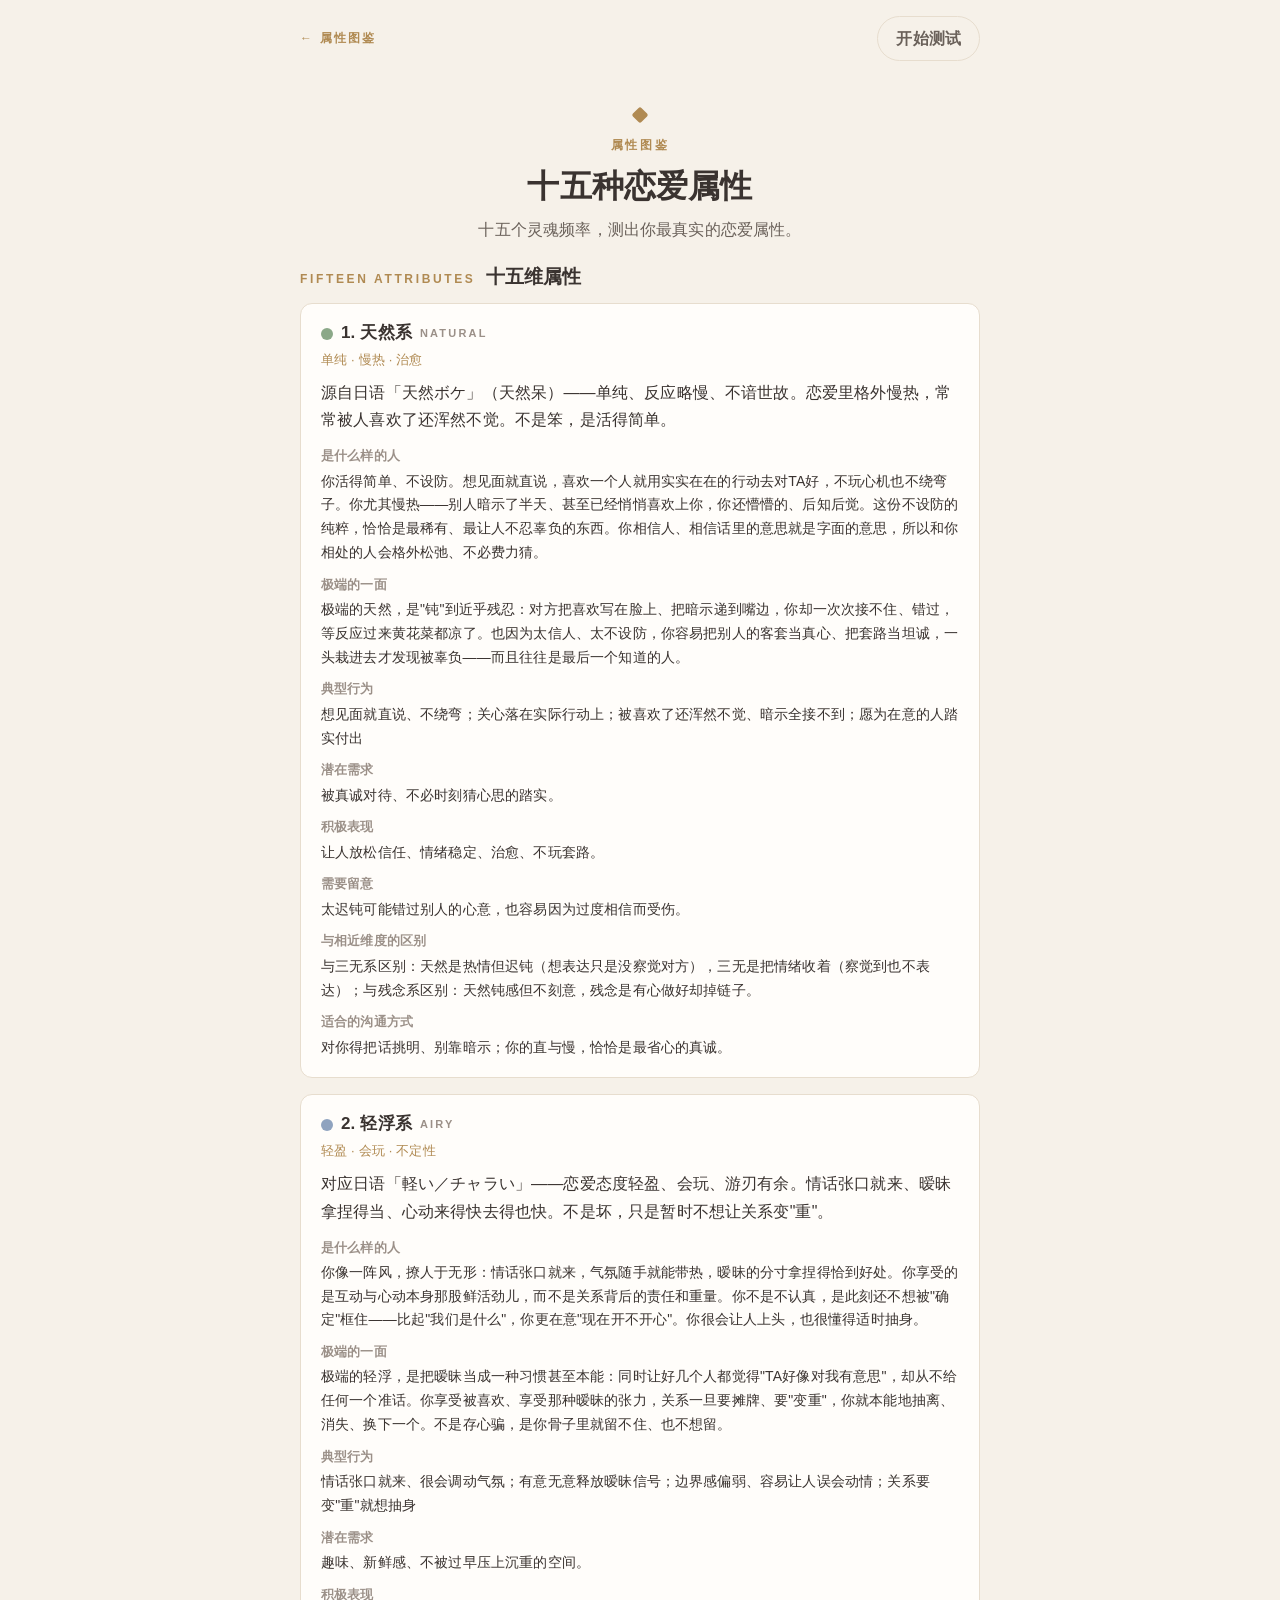
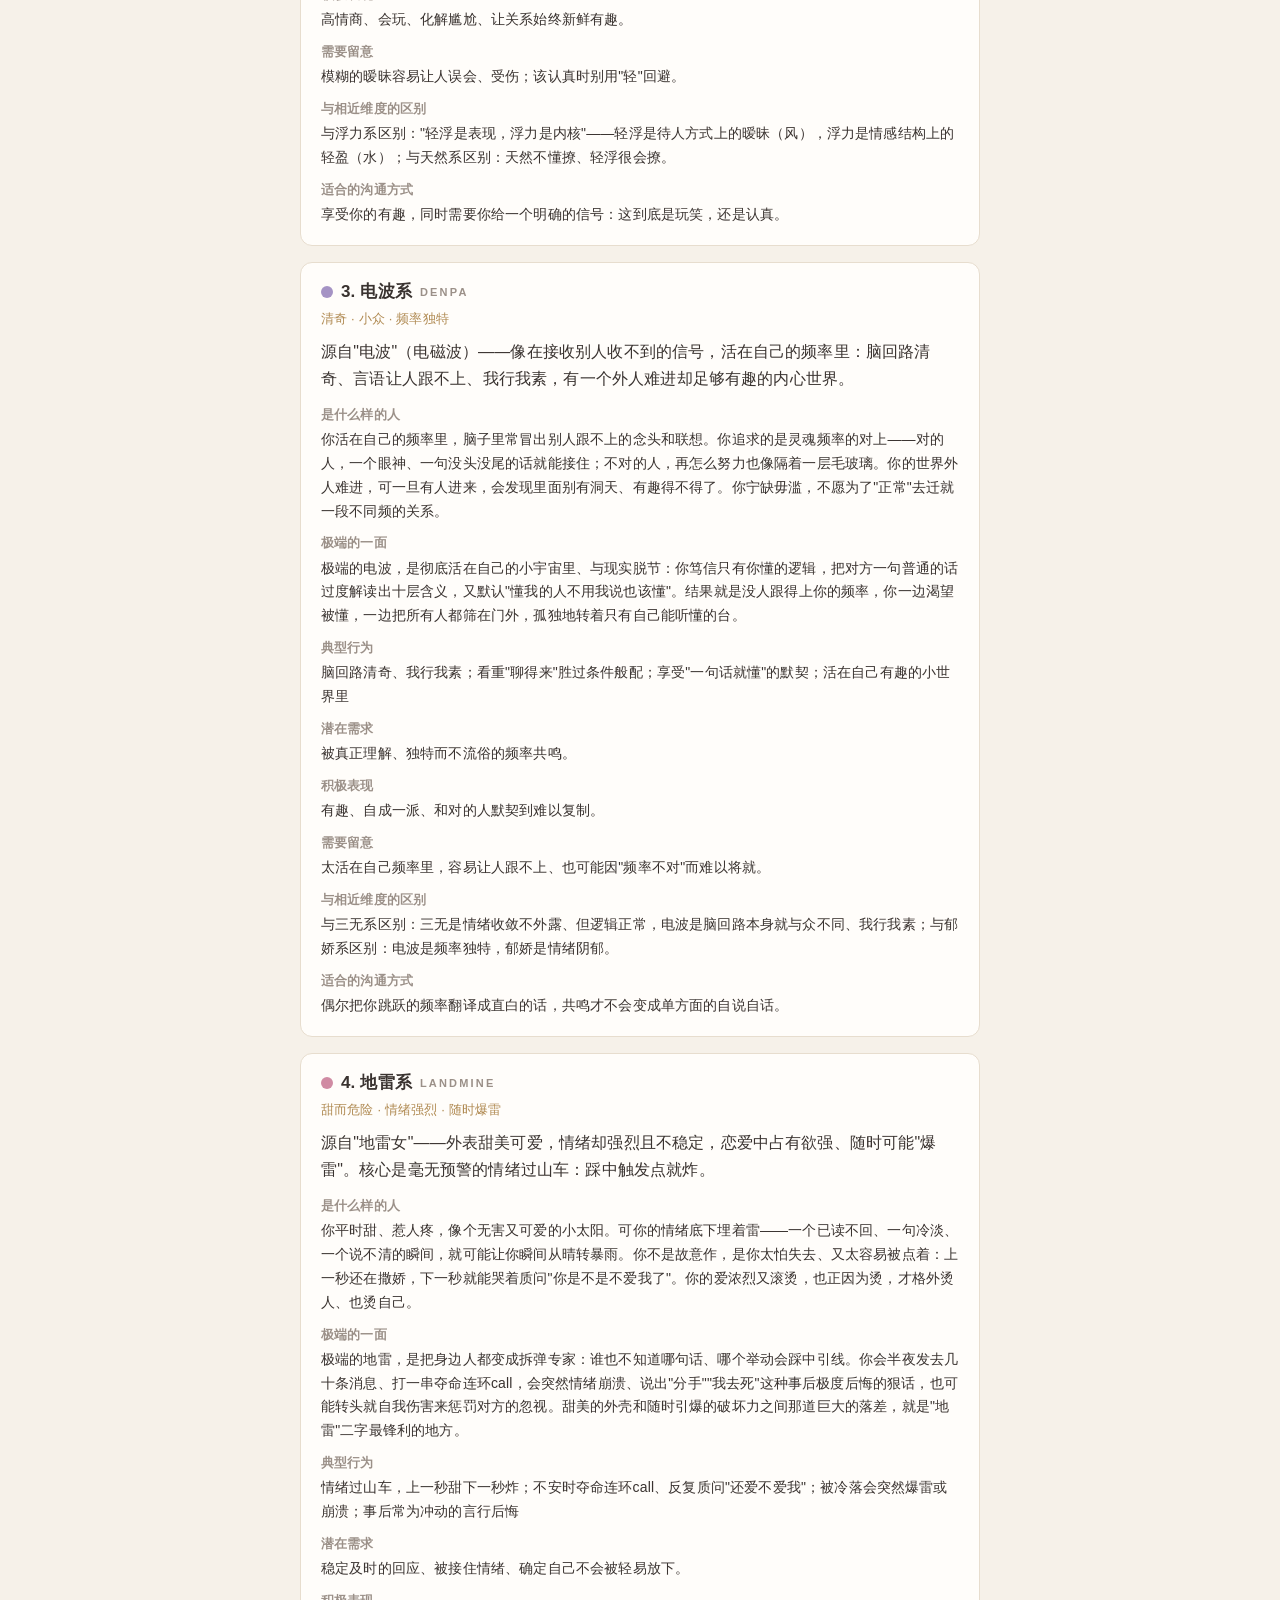
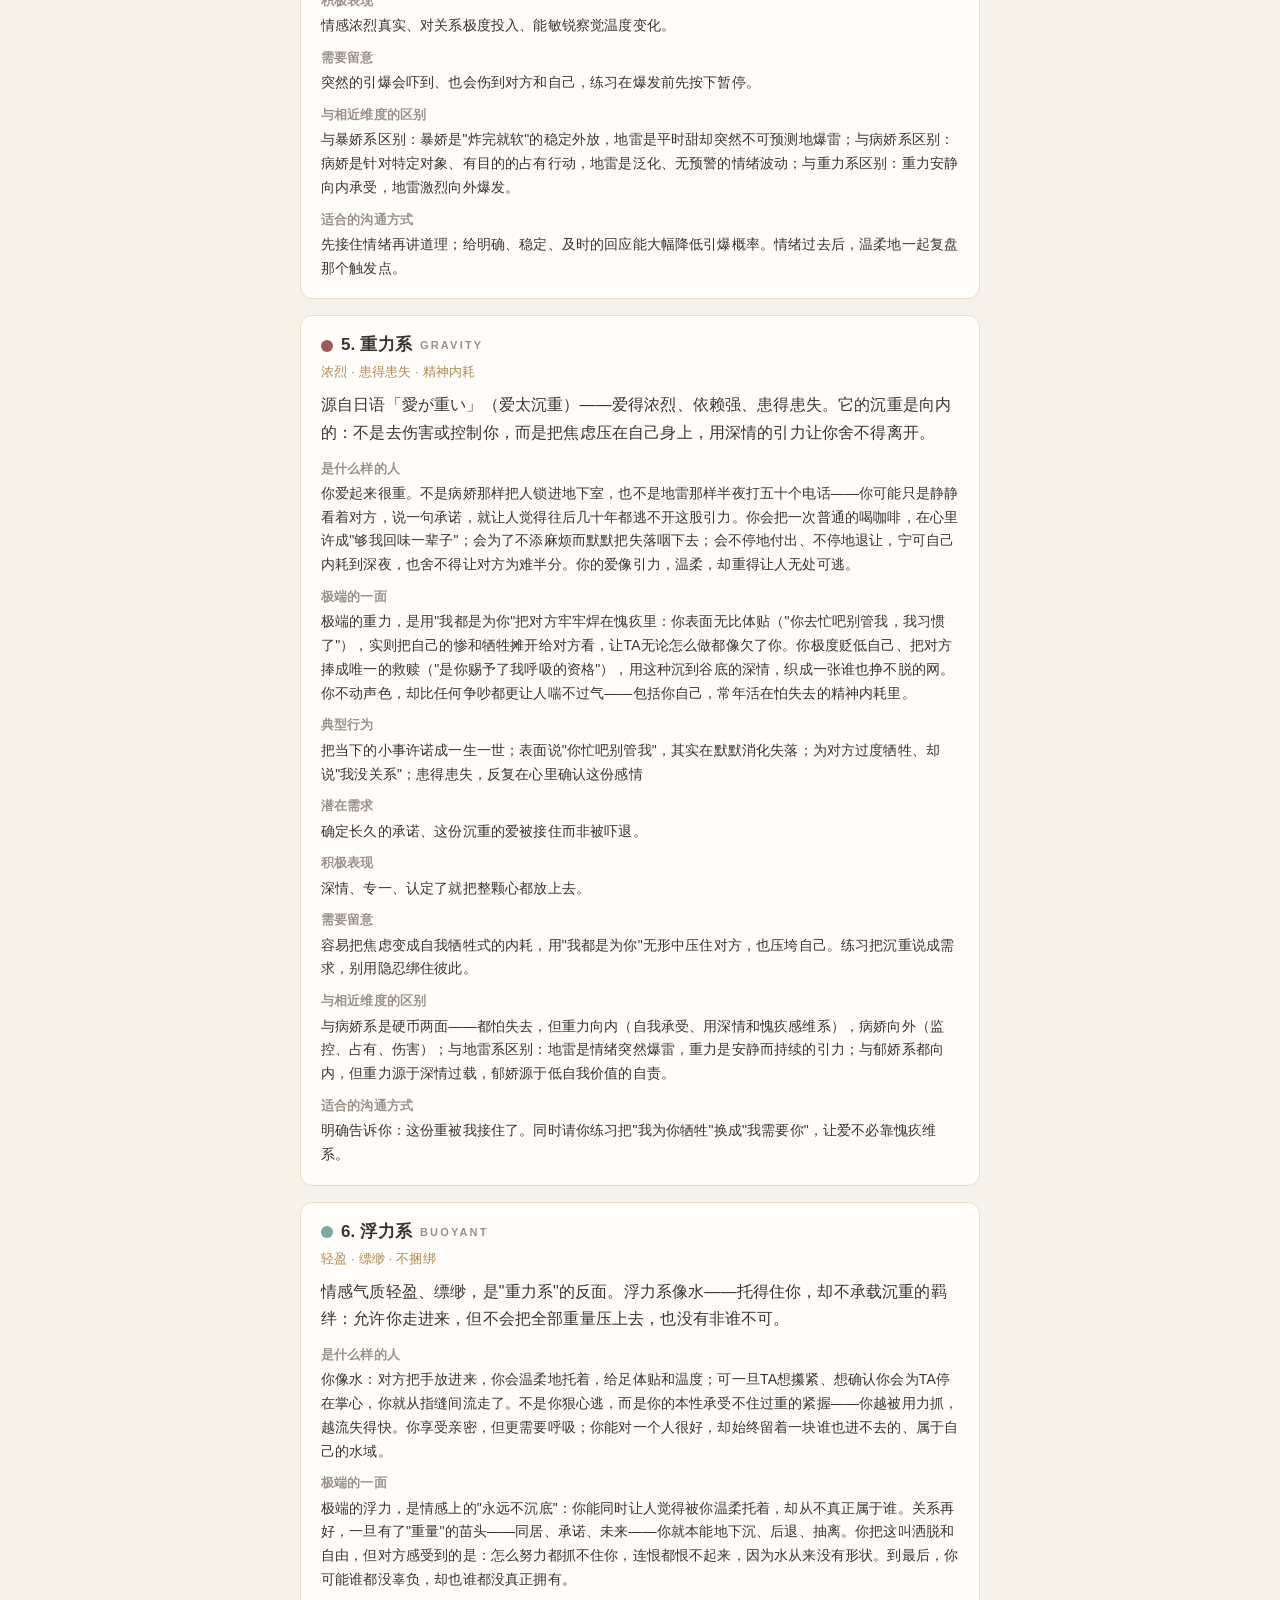
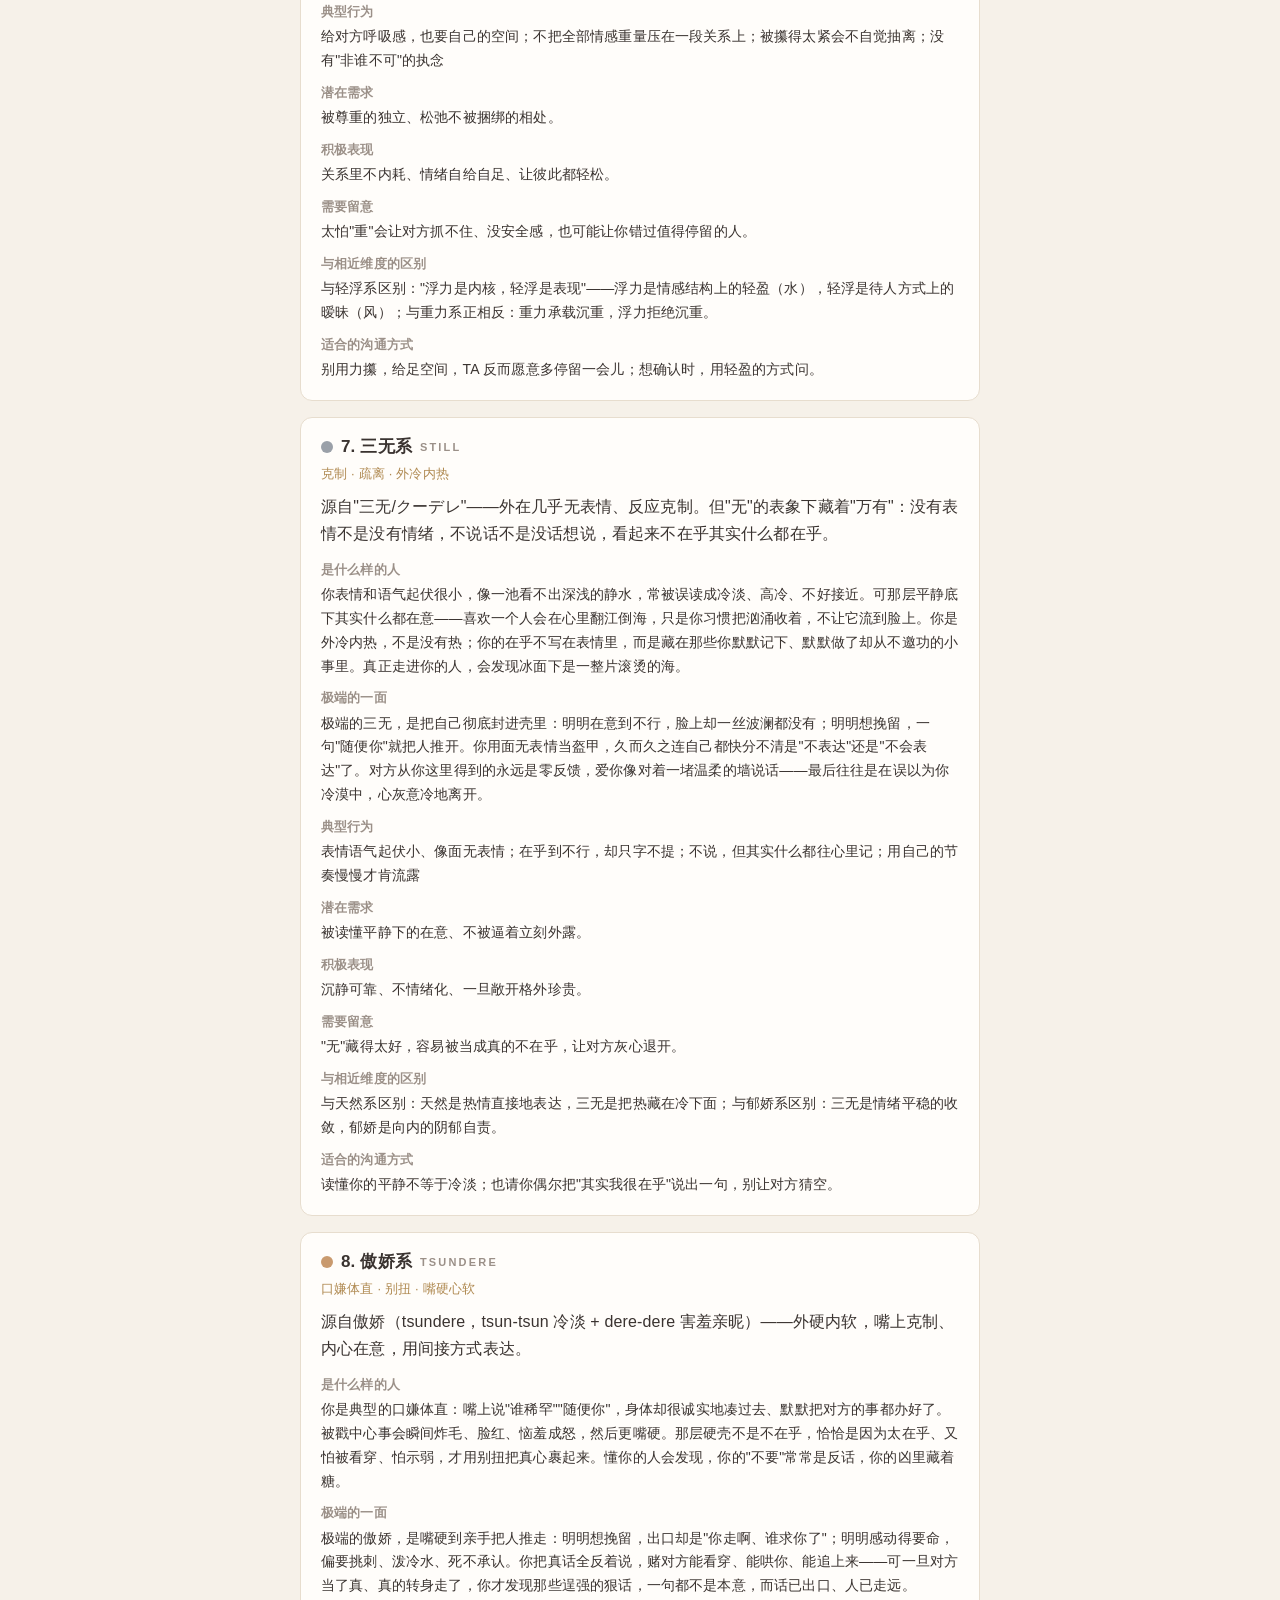
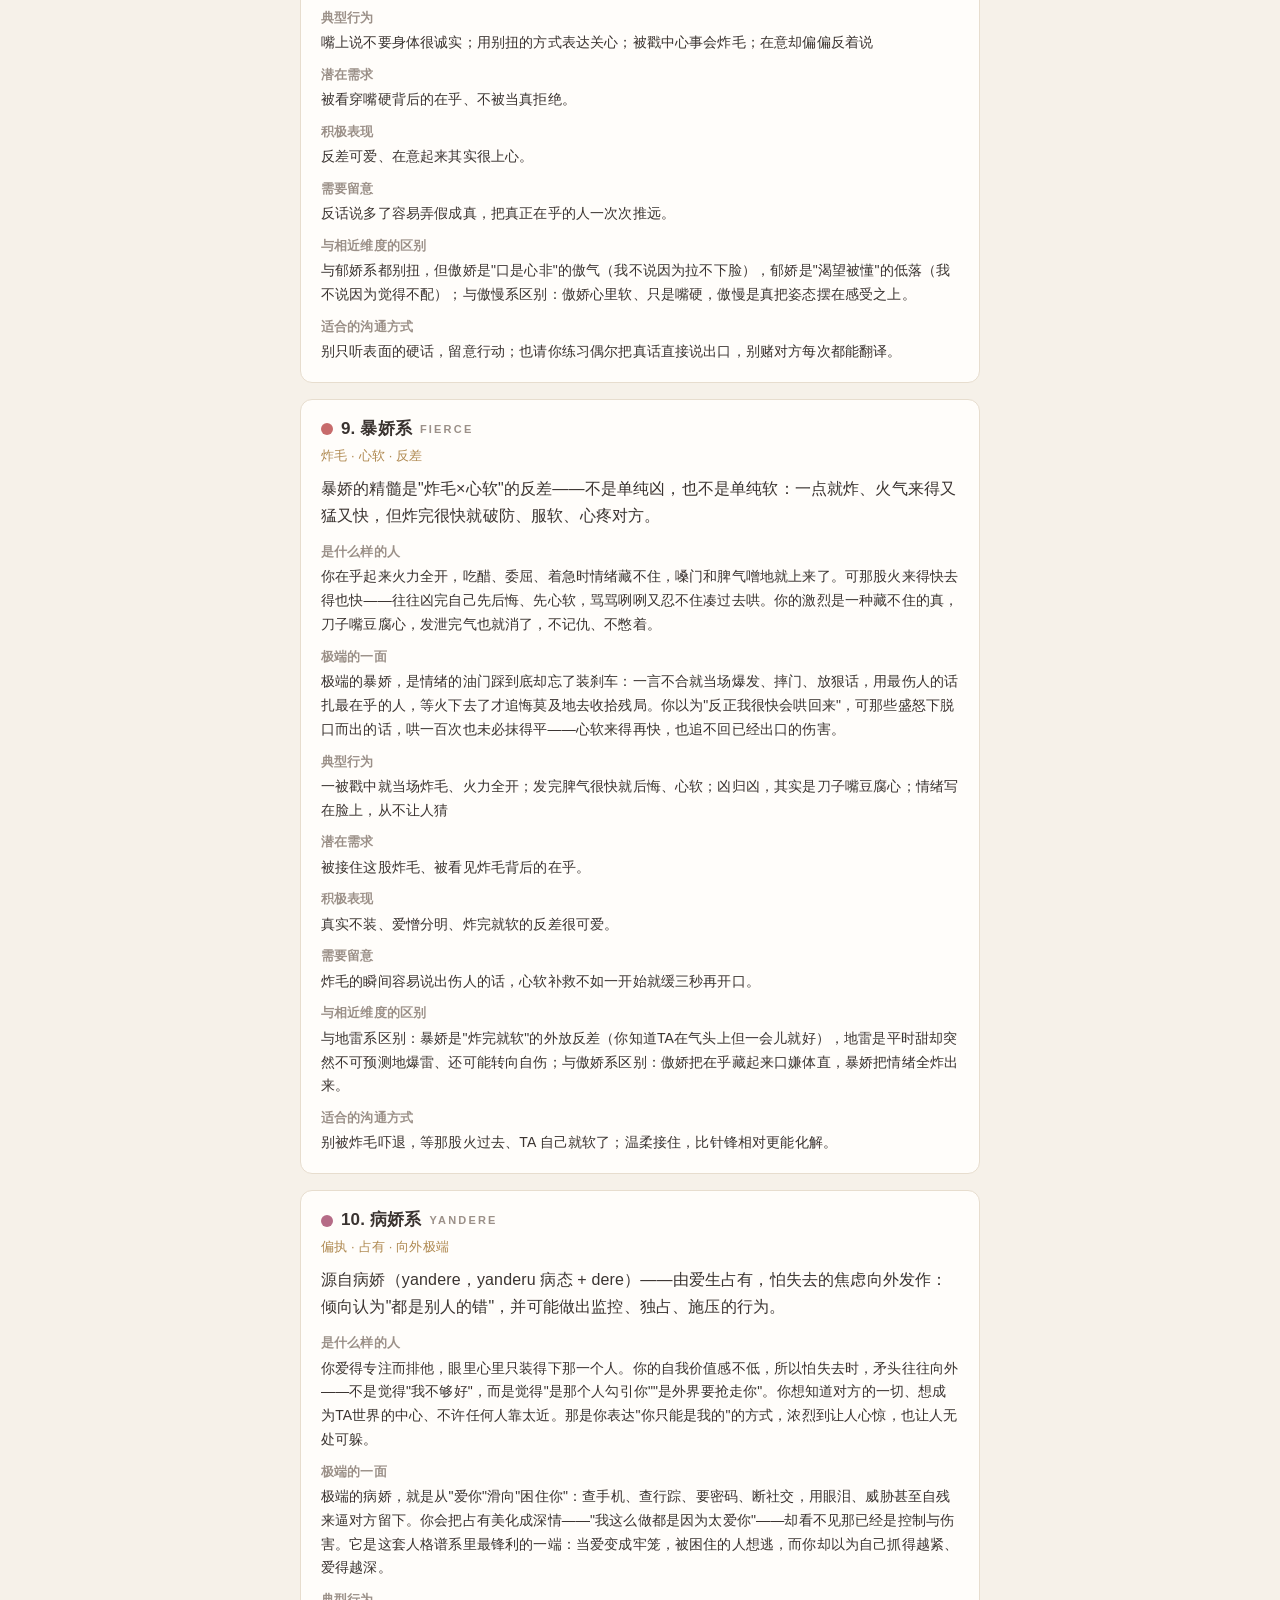
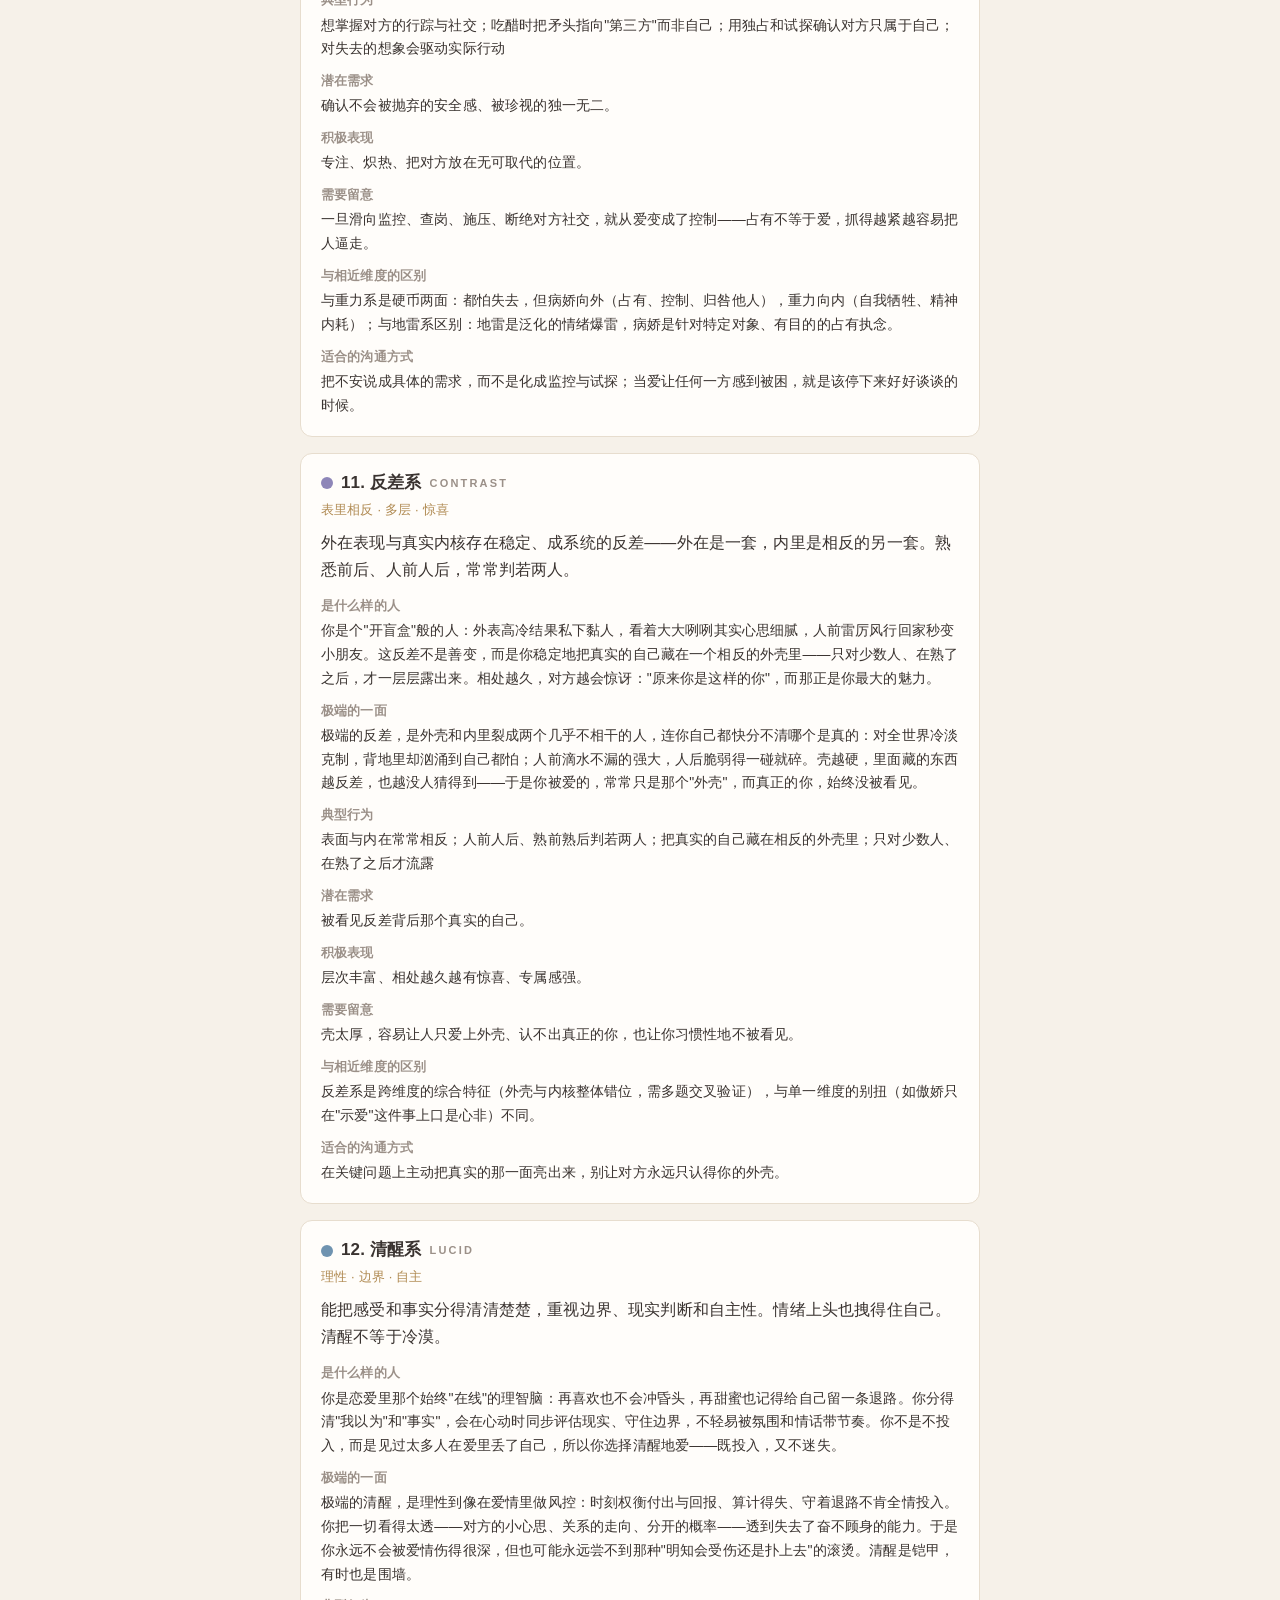
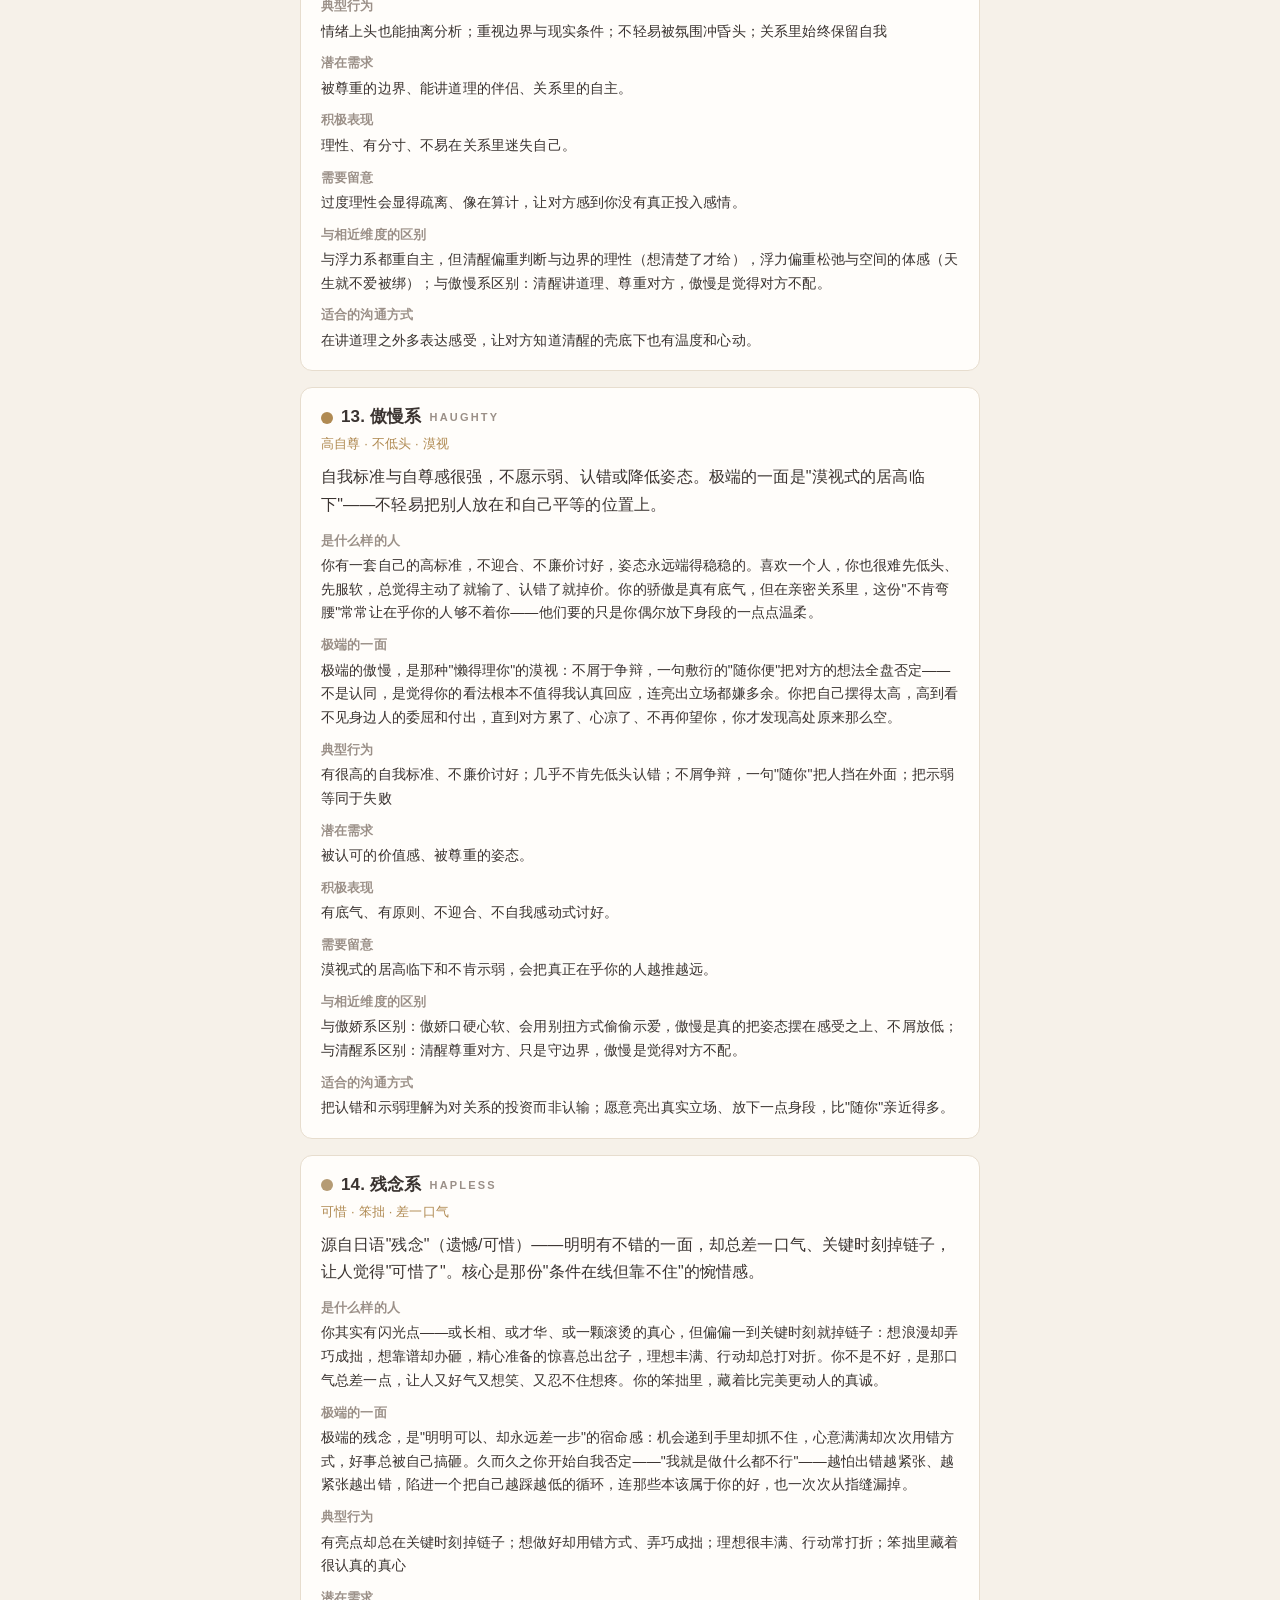
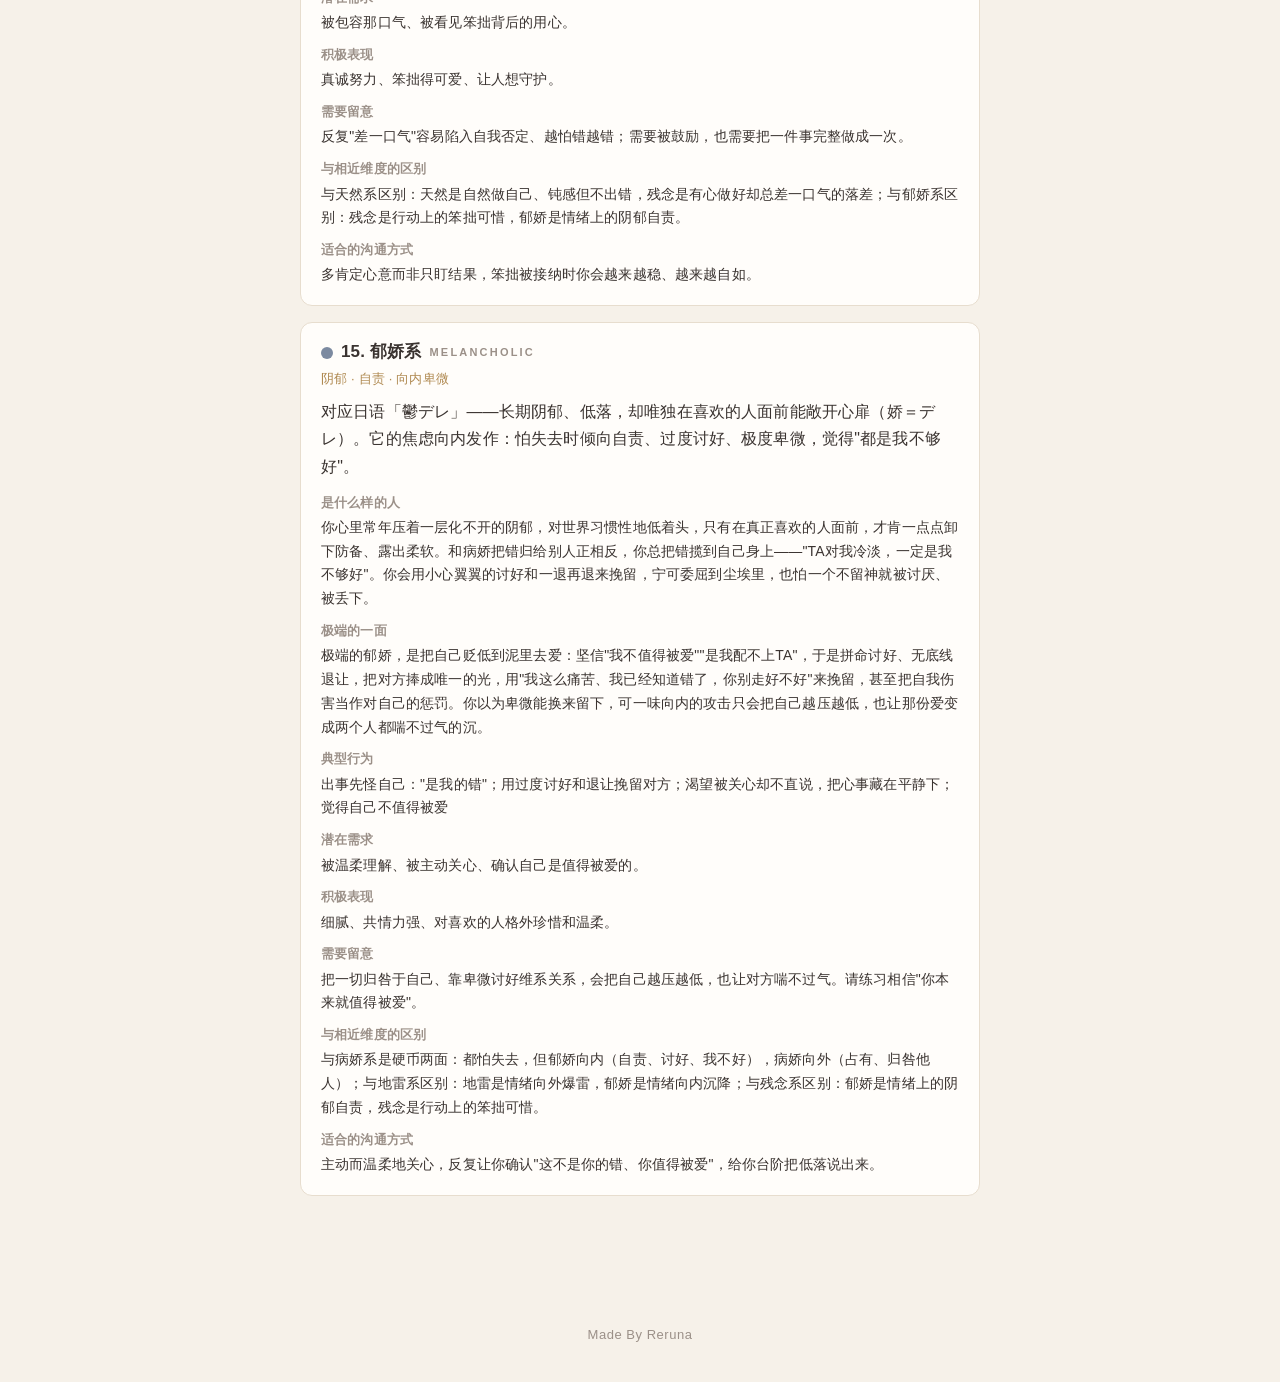
==== codex.html @ 7da3067d "初始开源：十五维恋爱属性测试（CC BY-NC 4.0）" ====
<!DOCTYPE html>
<html lang="zh-CN">
<head>
  <meta charset="UTF-8" />
  <meta name="viewport" content="width=device-width, initial-scale=1.0" />
  <title>属性图鉴 · 十五维恋爱测试</title>
  <link rel="stylesheet" href="css/base.css" />
  <link rel="stylesheet" href="css/components.css" />
  <link rel="stylesheet" href="css/pages.css" />
</head>
<body>
  <div class="topbar">
    <a class="brand-mark" href="index.html">← 属性图鉴</a>
    <a class="btn btn-ghost" href="test.html" style="padding:8px 18px">开始测试</a>
  </div>

  <main class="wrap">
    <div class="result-head" style="margin-bottom:20px">
      <div class="diamond"></div>
      <p class="eyebrow" style="margin-top:14px">属性图鉴</p>
      <h1 style="font-size:32px;margin:8px 0">十五种恋爱属性</h1>
      <p class="muted">十五个灵魂频率，测出你最真实的恋爱属性。</p>
    </div>

    <section class="codex-section">
      <div class="card-title"><span class="eyebrow">FIFTEEN ATTRIBUTES</span><h2>十五维属性</h2></div>
      <div class="codex-grid" id="dims-grid"></div>
    </section>
  </main>
  <footer class="site-footer"><a href="author.html">Made By Reruna</a></footer>

  <script type="module" src="js/pages/codex.js"></script>
</body>
</html>
---- css/base.css ----
/* base.css —— 设计令牌、重置、排版基础 */

:root {
  /* 背景与中性色 */
  --bg: #f6f1e9;            /* 暖象牙白 */
  --bg-soft: #efe8dc;
  --card: #fffdfa;          /* 卡片白 */
  --border: #e7ddce;        /* 浅灰暖边框 */
  --shadow: 0 6px 24px rgba(120, 100, 70, 0.08);
  --shadow-sm: 0 2px 10px rgba(120, 100, 70, 0.06);

  /* 文字 */
  --ink: #3a3330;           /* 主文字，暖深褐 */
  --ink-soft: #6a615a;      /* 次要文字 */
  --ink-faint: #9b9088;     /* 弱化文字 */

  /* 金棕装饰 */
  --gold: #b08a52;
  --gold-soft: #c9a979;

  /* 五大类型配色（低饱和） */
  --t-natural: #8ba888;     /* 天然系 灰绿 */
  --t-qingfu:  #8fa3bf;     /* 轻浮系 灰蓝 */
  --t-dianbo:  #a593c4;     /* 电波系 淡紫 */
  --t-dilei:   #d08ba3;     /* 地雷系 玫瑰粉 */
  --t-zhongli: #9e5a5a;     /* 重力系 暗红 */

  /* 尺寸 */
  --radius: 18px;
  --radius-sm: 12px;
  --maxw: 720px;
  --gap: 20px;

  color-scheme: light;
}

* { box-sizing: border-box; }

html { -webkit-text-size-adjust: 100%; }

body {
  margin: 0;
  background: var(--bg);
  color: var(--ink);
  font-family: -apple-system, BlinkMacSystemFont, 'Segoe UI', 'PingFang SC',
    'Hiragino Sans GB', 'Microsoft YaHei', 'Noto Sans SC', sans-serif;
  font-size: 16px;
  line-height: 1.7;
  letter-spacing: 0.01em;
  -webkit-font-smoothing: antialiased;
}

h1, h2, h3, h4 { margin: 0; font-weight: 600; line-height: 1.35; }

p { margin: 0 0 0.8em; }

a { color: var(--gold); text-decoration: none; }

img { max-width: 100%; }

/* 英文小标题（section eyebrow） */
.eyebrow {
  font-size: 12px;
  letter-spacing: 0.22em;
  text-transform: uppercase;
  color: var(--gold);
  font-weight: 600;
}

/* 页面容器 */
.wrap {
  max-width: var(--maxw);
  margin: 0 auto;
  padding: 32px 20px 64px;
}

/* 金棕菱形装饰 */
.diamond {
  width: 12px;
  height: 12px;
  background: var(--gold);
  transform: rotate(45deg);
  margin: 0 auto;
  border-radius: 2px;
}

/* 细分隔线 */
.hr {
  height: 1px;
  background: var(--border);
  border: 0;
  margin: 20px 0;
}

/* 工具 class */
.center { text-align: center; }
.muted { color: var(--ink-soft); }
.faint { color: var(--ink-faint); font-size: 14px; }
.hidden { display: none !important; }

/* 无障碍：仅屏幕阅读器 */
.sr-only {
  position: absolute; width: 1px; height: 1px; padding: 0; margin: -1px;
  overflow: hidden; clip: rect(0,0,0,0); white-space: nowrap; border: 0;
}
---- css/components.css ----
/* components.css —— 可复用组件：卡片、按钮、标签、进度条、五维条 */

/* 卡片 */
.card {
  background: var(--card);
  border: 1px solid var(--border);
  border-radius: var(--radius);
  box-shadow: var(--shadow-sm);
  padding: 24px;
  margin-bottom: var(--gap);
}

.card-title {
  display: flex;
  align-items: baseline;
  gap: 10px;
  margin-bottom: 14px;
}
.card-title h2 { font-size: 19px; }

/* 按钮 */
.btn {
  display: inline-flex;
  align-items: center;
  justify-content: center;
  gap: 8px;
  font: inherit;
  font-weight: 600;
  cursor: pointer;
  border: 1px solid transparent;
  border-radius: 999px;
  padding: 13px 28px;
  transition: transform .12s ease, box-shadow .12s ease, background .12s ease;
  user-select: none;
}
.btn:active { transform: translateY(1px); }

.btn-primary {
  background: var(--gold);
  color: #fff;
  box-shadow: 0 4px 14px rgba(176, 138, 82, 0.3);
}
.btn-primary:hover { background: var(--gold-soft); }
.btn-primary:disabled { background: #d9cdb8; box-shadow: none; cursor: not-allowed; }

.btn-ghost {
  background: transparent;
  color: var(--ink-soft);
  border-color: var(--border);
}
.btn-ghost:hover { background: var(--bg-soft); }
.btn-ghost:disabled { opacity: .45; cursor: not-allowed; }

/* 类型标签（圆角 pill） */
.type-tag {
  display: inline-flex;
  align-items: center;
  padding: 7px 16px;
  border-radius: 999px;
  font-size: 14px;
  font-weight: 600;
  border: 1px solid var(--border);
  background: var(--card);
  color: var(--ink-soft);
}

/* 五维倾向横条 */
.bar-row {
  display: grid;
  grid-template-columns: 72px 1fr 46px;
  align-items: center;
  gap: 12px;
  margin: 12px 0;
}
.bar-row .bar-label { font-size: 14px; font-weight: 600; }
.bar-track {
  height: 10px;
  background: var(--bg-soft);
  border-radius: 999px;
  overflow: hidden;
}
.bar-fill {
  height: 100%;
  border-radius: 999px;
  transition: width .6s cubic-bezier(.2,.7,.3,1);
}
.bar-row .bar-val { font-size: 13px; color: var(--ink-soft); text-align: right; }

/* 属性小卡 */
.attr-card {
  border: 1px solid var(--border);
  border-radius: var(--radius-sm);
  padding: 16px 18px;
  margin-bottom: 14px;
  background: var(--bg-soft);
}
.attr-card h3 { font-size: 16px; margin-bottom: 4px; }
.attr-card .attr-score { font-size: 13px; color: var(--gold); font-weight: 600; }
.attr-card dl { margin: 10px 0 0; }
.attr-card dt { font-size: 12.5px; color: var(--ink-faint); font-weight: 600; margin-top: 8px; }
.attr-card dd { margin: 2px 0 0; font-size: 14px; }

/* 列表块 */
.list-tight { margin: 6px 0 0; padding-left: 20px; }
.list-tight li { margin: 4px 0; }

/* 免责声明条 */
.disclaimer {
  font-size: 12.5px;
  color: var(--ink-faint);
  background: var(--bg-soft);
  border: 1px dashed var(--border);
  border-radius: var(--radius-sm);
  padding: 12px 16px;
  margin-top: 8px;
}

/* 徽标/标识 */
.brand-mark { font-size: 12px; letter-spacing: .18em; color: var(--gold); font-weight: 600; }
---- css/pages.css ----
/* pages.css —— 各页面专属布局 + 响应式 */

/* ========== 首页 ========== */
.home {
  min-height: 100vh;
  display: flex;
  flex-direction: column;
  justify-content: center;
  align-items: center;
  text-align: center;
  padding: 48px 20px;
}
.home .hero { max-width: 560px; }
.home h1 {
  font-size: 40px;
  margin: 18px 0 10px;
  letter-spacing: 0.02em;
}
.home .subtitle {
  font-size: 17px;
  color: var(--ink-soft);
  letter-spacing: 0.18em;
  margin-bottom: 18px;
}
.home .intro {
  font-size: 16px;
  color: var(--ink-soft);
  margin-bottom: 30px;
}
.home .type-tags {
  display: flex;
  flex-wrap: wrap;
  gap: 10px;
  justify-content: center;
  margin-bottom: 36px;
}
.home .cta-row { display: flex; gap: 12px; justify-content: center; flex-wrap: wrap; }
.home .footnote { margin-top: 28px; font-size: 13px; color: var(--ink-faint); }

/* ========== 答题页 ========== */
.test-header {
  position: sticky;
  top: 0;
  background: var(--bg);
  padding: 14px 20px 10px;
  border-bottom: 1px solid var(--border);
  z-index: 10;
}
.test-header .meta-row {
  max-width: var(--maxw);
  margin: 0 auto;
  display: flex;
  justify-content: space-between;
  align-items: center;
  font-size: 13px;
  color: var(--ink-soft);
}
.progress-track {
  max-width: var(--maxw);
  margin: 8px auto 0;
  height: 6px;
  background: var(--bg-soft);
  border-radius: 999px;
  overflow: hidden;
}
.progress-fill {
  height: 100%;
  background: var(--gold);
  border-radius: 999px;
  transition: width .3s ease;
}
.save-state { font-size: 12px; color: var(--ink-faint); }

.question-block { margin-top: 10px; }
.module-label { font-size: 12.5px; color: var(--gold); font-weight: 600; letter-spacing: .08em; }
.question-text {
  font-size: 20px;
  line-height: 1.5;
  margin: 10px 0 22px;
  font-weight: 600;
}
.question-hint { font-size: 13px; color: var(--ink-faint); margin-bottom: 18px; }

/* 选项 */
.options { display: flex; flex-direction: column; gap: 12px; }
.option {
  display: flex;
  align-items: flex-start;
  gap: 12px;
  padding: 15px 18px;
  border: 1px solid var(--border);
  border-radius: var(--radius-sm);
  background: var(--card);
  cursor: pointer;
  transition: border-color .12s, background .12s, box-shadow .12s;
  text-align: left;
  font: inherit;
  width: 100%;
}
.option:hover { border-color: var(--gold-soft); background: var(--bg-soft); }
.option.selected {
  border-color: var(--gold);
  background: #fdf6ea;
  box-shadow: inset 0 0 0 1px var(--gold);
}
.option .opt-key {
  flex: 0 0 auto;
  width: 24px; height: 24px;
  border-radius: 50%;
  border: 1px solid var(--border);
  display: flex; align-items: center; justify-content: center;
  font-size: 12px; font-weight: 700; color: var(--ink-soft);
}
.option.selected .opt-key { background: var(--gold); color: #fff; border-color: var(--gold); }
.option .opt-text { flex: 1; font-size: 15.5px; line-height: 1.5; }

.nav-row {
  display: flex;
  justify-content: space-between;
  gap: 12px;
  margin-top: 28px;
}

/* ========== 结果页 ========== */
.result-head { text-align: center; margin-bottom: 28px; }

/* 主类型卡片 */
.main-type-card {
  text-align: center;
  padding: 34px 24px;
  position: relative;
}
.main-type-card .your-type { font-size: 12px; letter-spacing: .28em; color: var(--gold); }
.main-type-card .type-badge {
  display: inline-block;
  margin: 14px auto 6px;
  padding: 5px 16px;
  border-radius: 999px;
  font-size: 13px;
  font-weight: 600;
  color: #fff;
}
.main-type-card .type-name-cn { font-size: 38px; margin: 6px 0 2px; }
.main-type-card .type-name-en { font-size: 13px; letter-spacing: .3em; color: var(--ink-faint); }
.main-type-card .type-keywords {
  display: flex; gap: 10px; justify-content: center; margin: 16px 0;
  font-size: 13px; color: var(--ink-soft);
}
.main-type-card .type-keywords span::before { content: '· '; color: var(--gold); }
.main-type-card .type-desc { max-width: 520px; margin: 0 auto; color: var(--ink-soft); }
.main-type-card .type-score {
  display: inline-block; margin-top: 14px; font-size: 13px; color: var(--gold); font-weight: 600;
}
.main-type-card .divider-fine {
  width: 60px; height: 1px; background: var(--border); margin: 20px auto 0;
}

.subtype-note { font-size: 14px; color: var(--ink-soft); margin-top: 10px; }

/* 需求排序条 */
.need-row { display: flex; align-items: center; gap: 12px; margin: 10px 0; }
.need-row .need-name { flex: 0 0 92px; font-size: 14px; font-weight: 600; }
.need-row .need-track { flex: 1; height: 8px; background: var(--bg-soft); border-radius: 999px; overflow: hidden; }
.need-row .need-fill { height: 100%; background: var(--gold-soft); border-radius: 999px; }

/* 15 维降序排行条 */
.rank-item { margin: 14px 0; }
.rank-head { display: flex; align-items: baseline; gap: 10px; margin-bottom: 6px; }
.rank-head .rank-no {
  flex: 0 0 auto; width: 20px; height: 20px; border-radius: 50%;
  background: var(--bg-soft); color: var(--ink-soft);
  font-size: 11px; font-weight: 700; display: inline-flex; align-items: center; justify-content: center;
}
.rank-head .rank-name { flex: 1; font-size: 15px; font-weight: 600; }
.rank-head .rank-score { font-size: 13px; color: var(--ink-soft); font-weight: 600; }
.rank-desc { margin: 6px 0 0; font-size: 12.5px; color: var(--ink-faint); line-height: 1.55; }

/* 反差块 */
.contrast-item {
  padding: 14px 18px;
  border-left: 3px solid var(--gold);
  background: var(--bg-soft);
  border-radius: 0 var(--radius-sm) var(--radius-sm) 0;
  margin-bottom: 12px;
}
.contrast-item .think { color: var(--ink-soft); }
.contrast-item .actual { font-weight: 600; margin-top: 4px; }

/* 匹配块 */
.match-item { margin-bottom: 16px; }
.match-item h3 { font-size: 15px; margin-bottom: 4px; }
.match-tag { font-size: 12px; padding: 2px 10px; border-radius: 999px; background: var(--bg-soft); color: var(--ink-soft); }

/* 页脚 Made By Reruna */
.site-footer {
  text-align: center;
  padding: 28px 20px 36px;
  font-size: 13px;
  letter-spacing: .04em;
}
.site-footer a {
  color: var(--ink-faint);
  text-decoration: none;
}
.site-footer a:hover { color: var(--gold); }

/* ========== 图鉴页 ========== */
.codex-section { margin-bottom: 36px; }
.codex-grid { display: grid; gap: 16px; }
.codex-entry {
  border: 1px solid var(--border);
  border-radius: var(--radius-sm);
  padding: 18px 20px;
  background: var(--card);
}
.codex-entry h3 { font-size: 17px; display: flex; align-items: center; gap: 8px; }
.codex-entry .en { font-size: 11px; letter-spacing: .2em; color: var(--ink-faint); }
.codex-entry .kw { font-size: 13px; color: var(--gold); margin: 4px 0 8px; }
.codex-entry dl { margin: 0; }
.codex-entry dt { font-size: 12.5px; color: var(--ink-faint); font-weight: 600; margin-top: 10px; }
.codex-entry dd { margin: 2px 0 0; font-size: 14px; }
.color-dot { width: 12px; height: 12px; border-radius: 50%; display: inline-block; }

.topbar {
  display: flex; justify-content: space-between; align-items: center;
  max-width: var(--maxw); margin: 0 auto; padding: 16px 20px;
}

/* ========== 响应式 ========== */
@media (max-width: 480px) {
  .home h1 { font-size: 32px; }
  .main-type-card .type-name-cn { font-size: 30px; }
  .question-text { font-size: 18px; }
  .wrap { padding: 24px 16px 56px; }
  .bar-row { grid-template-columns: 60px 1fr 40px; gap: 8px; }
  .need-row .need-name { flex-basis: 76px; font-size: 13px; }
}
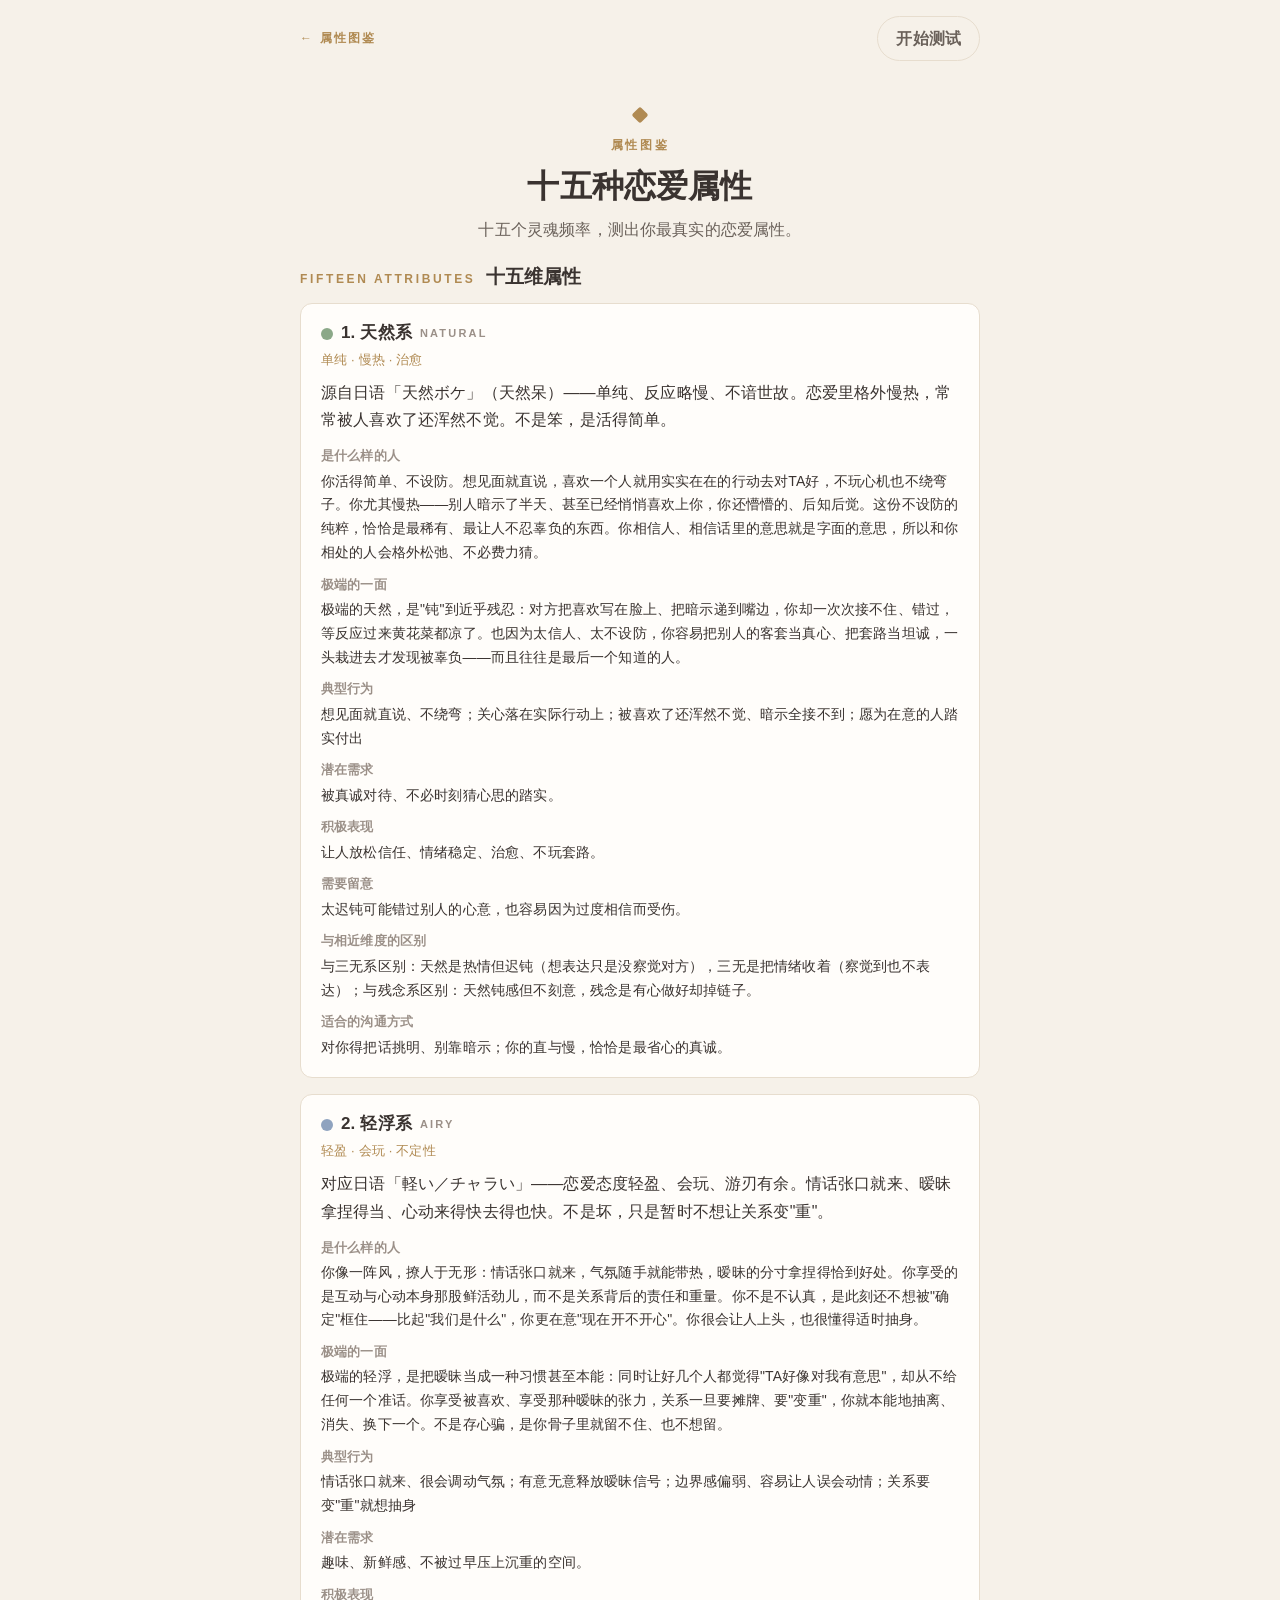
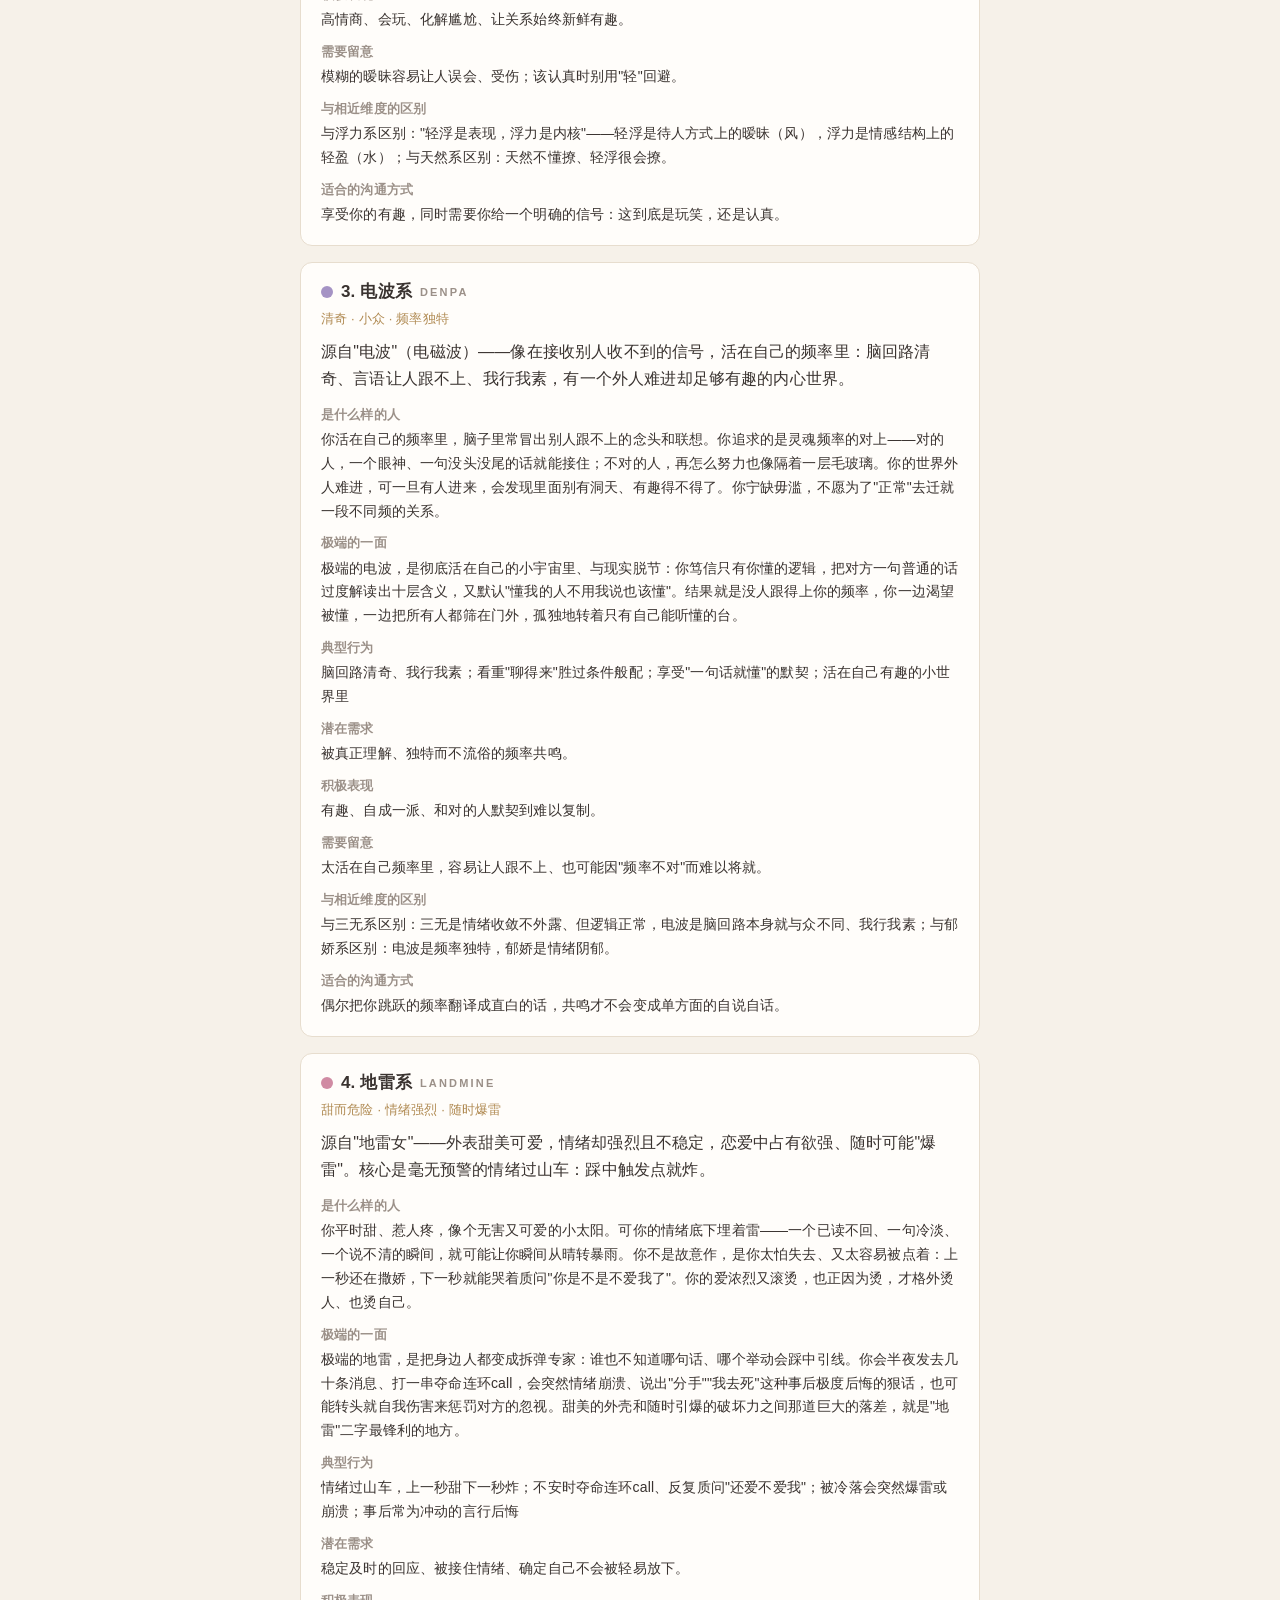
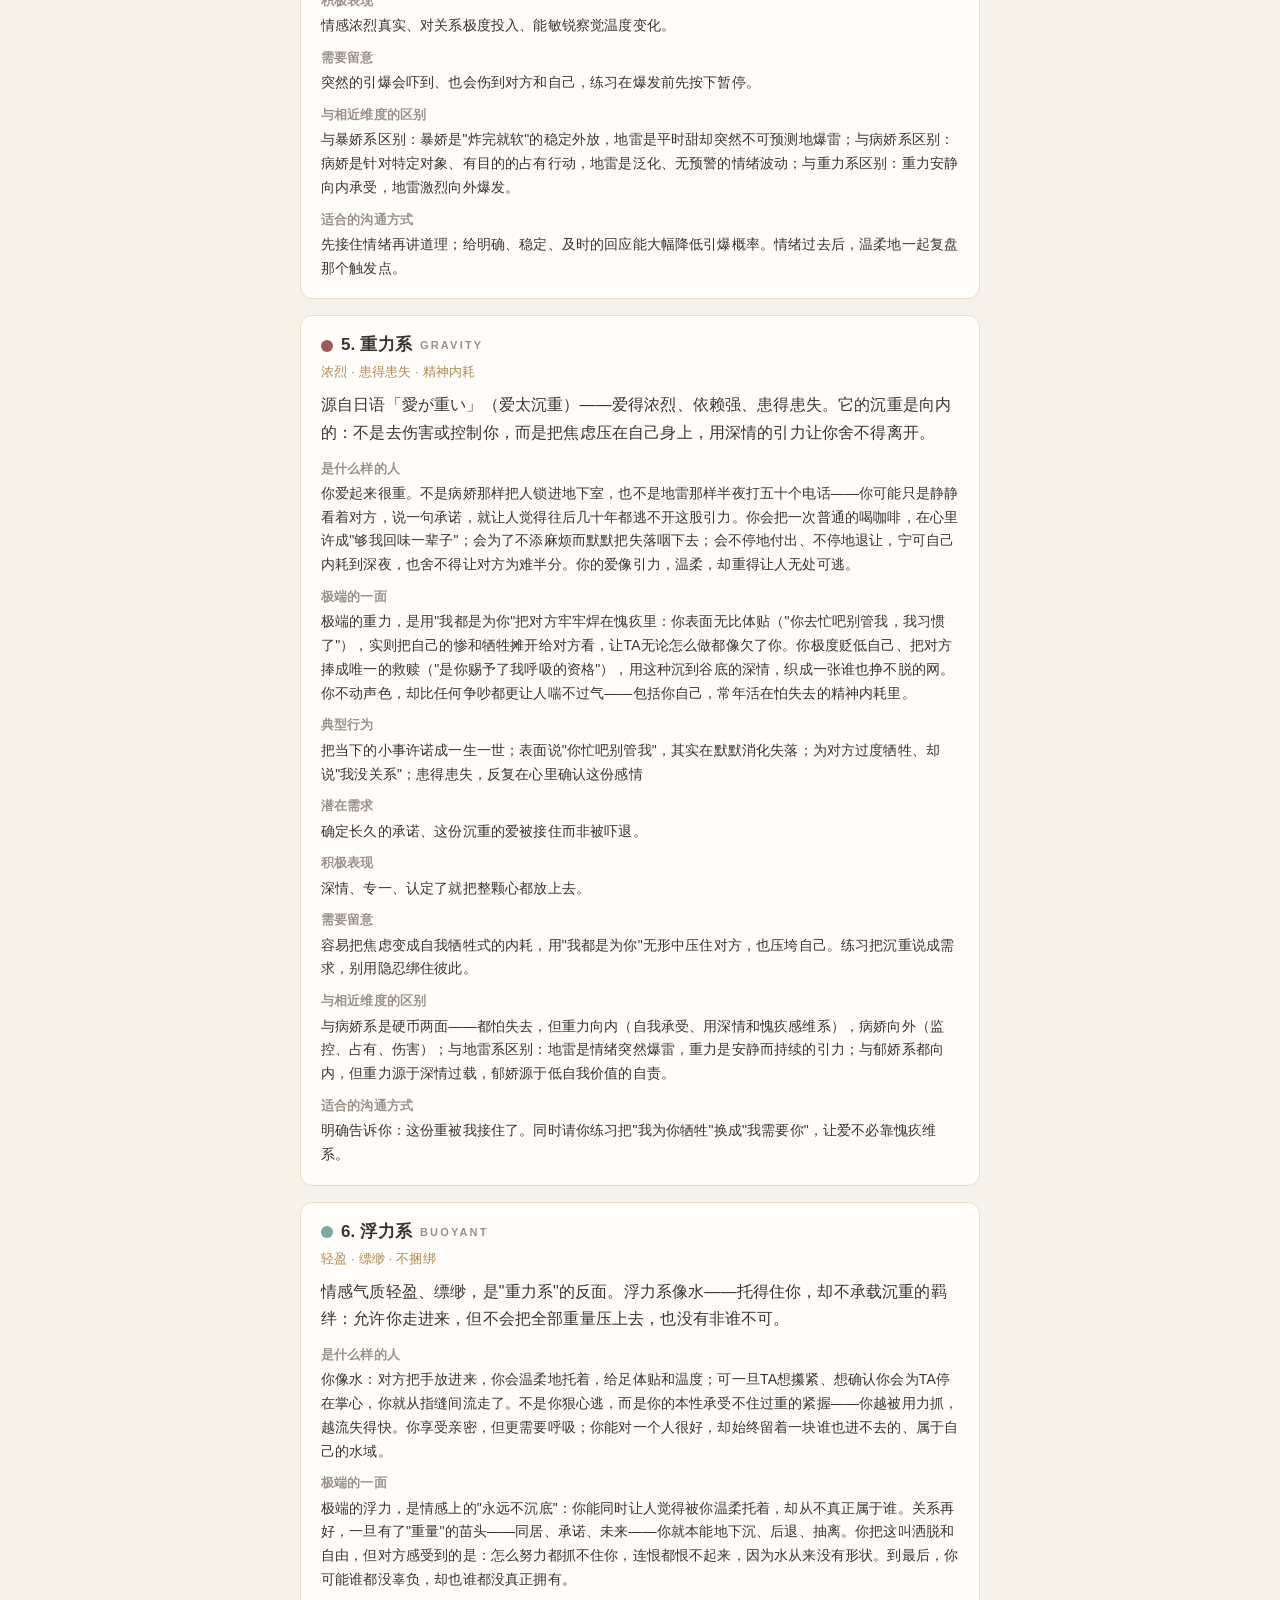
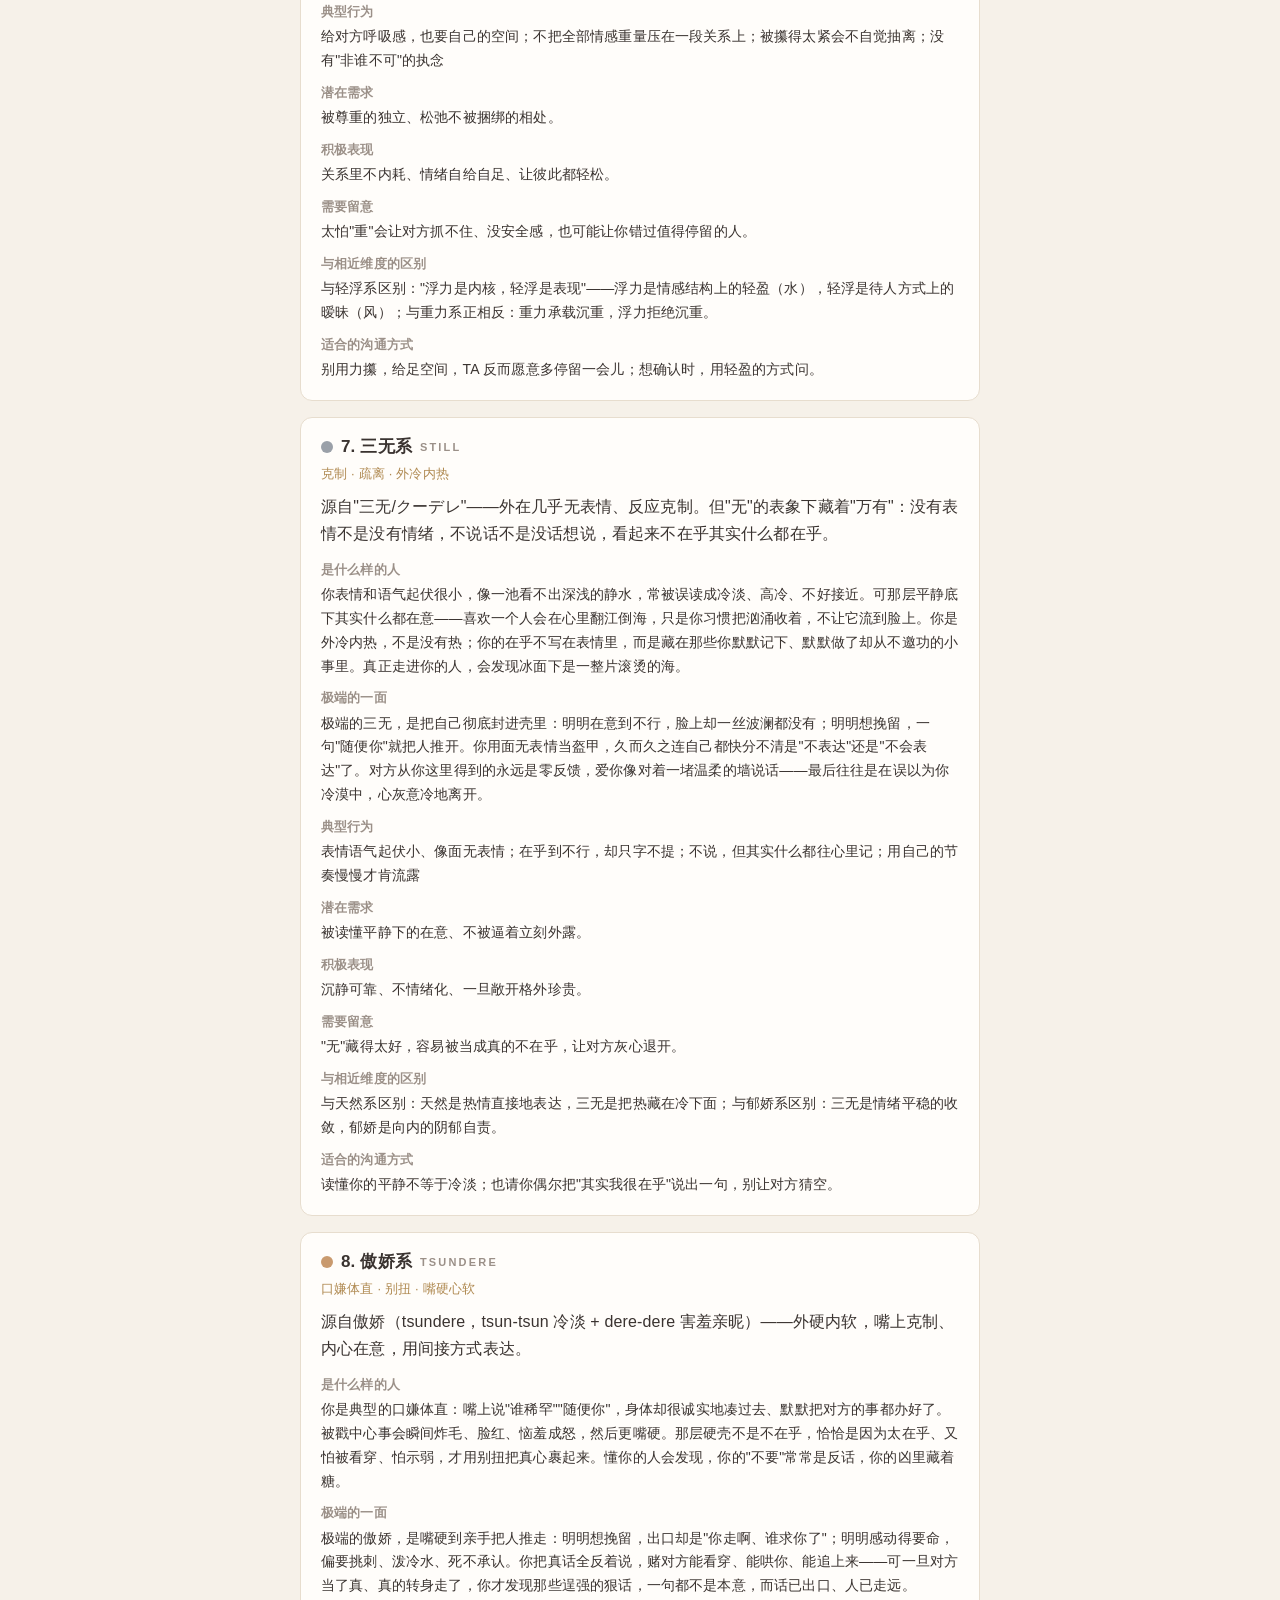
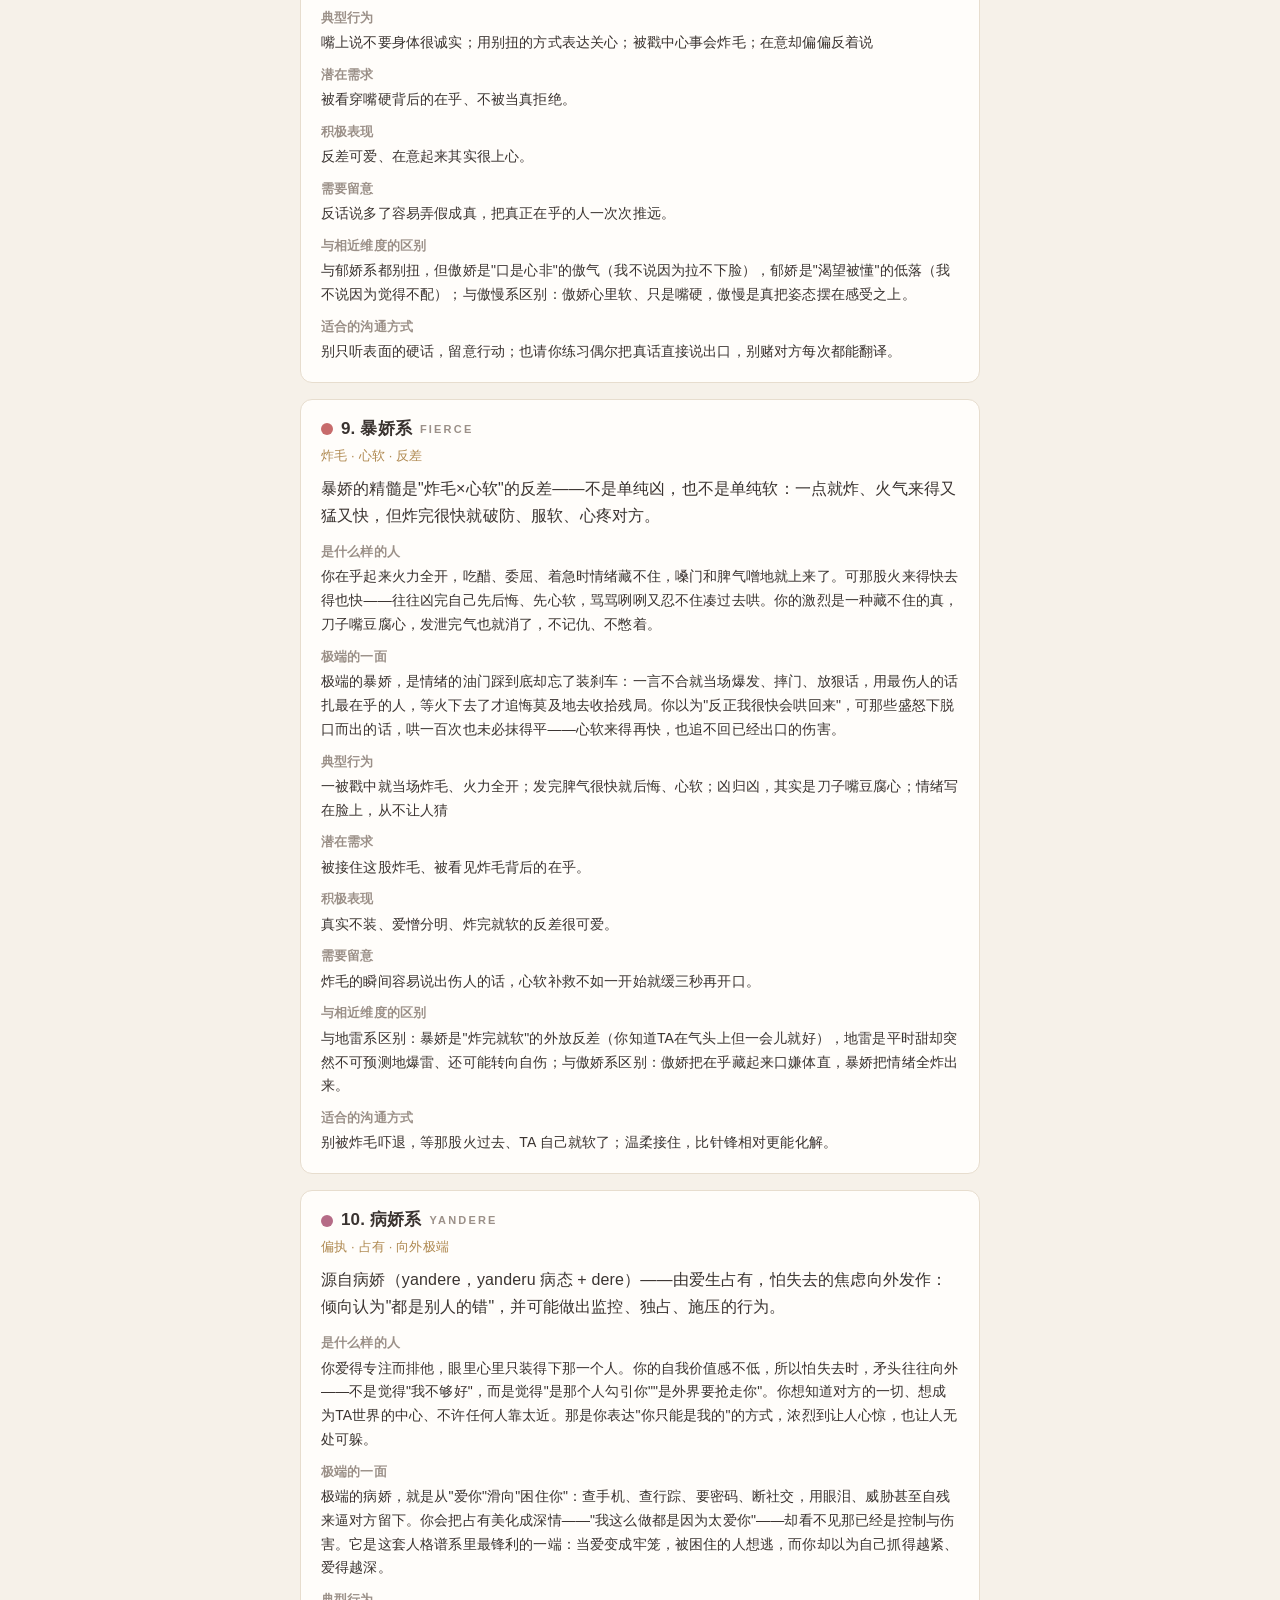
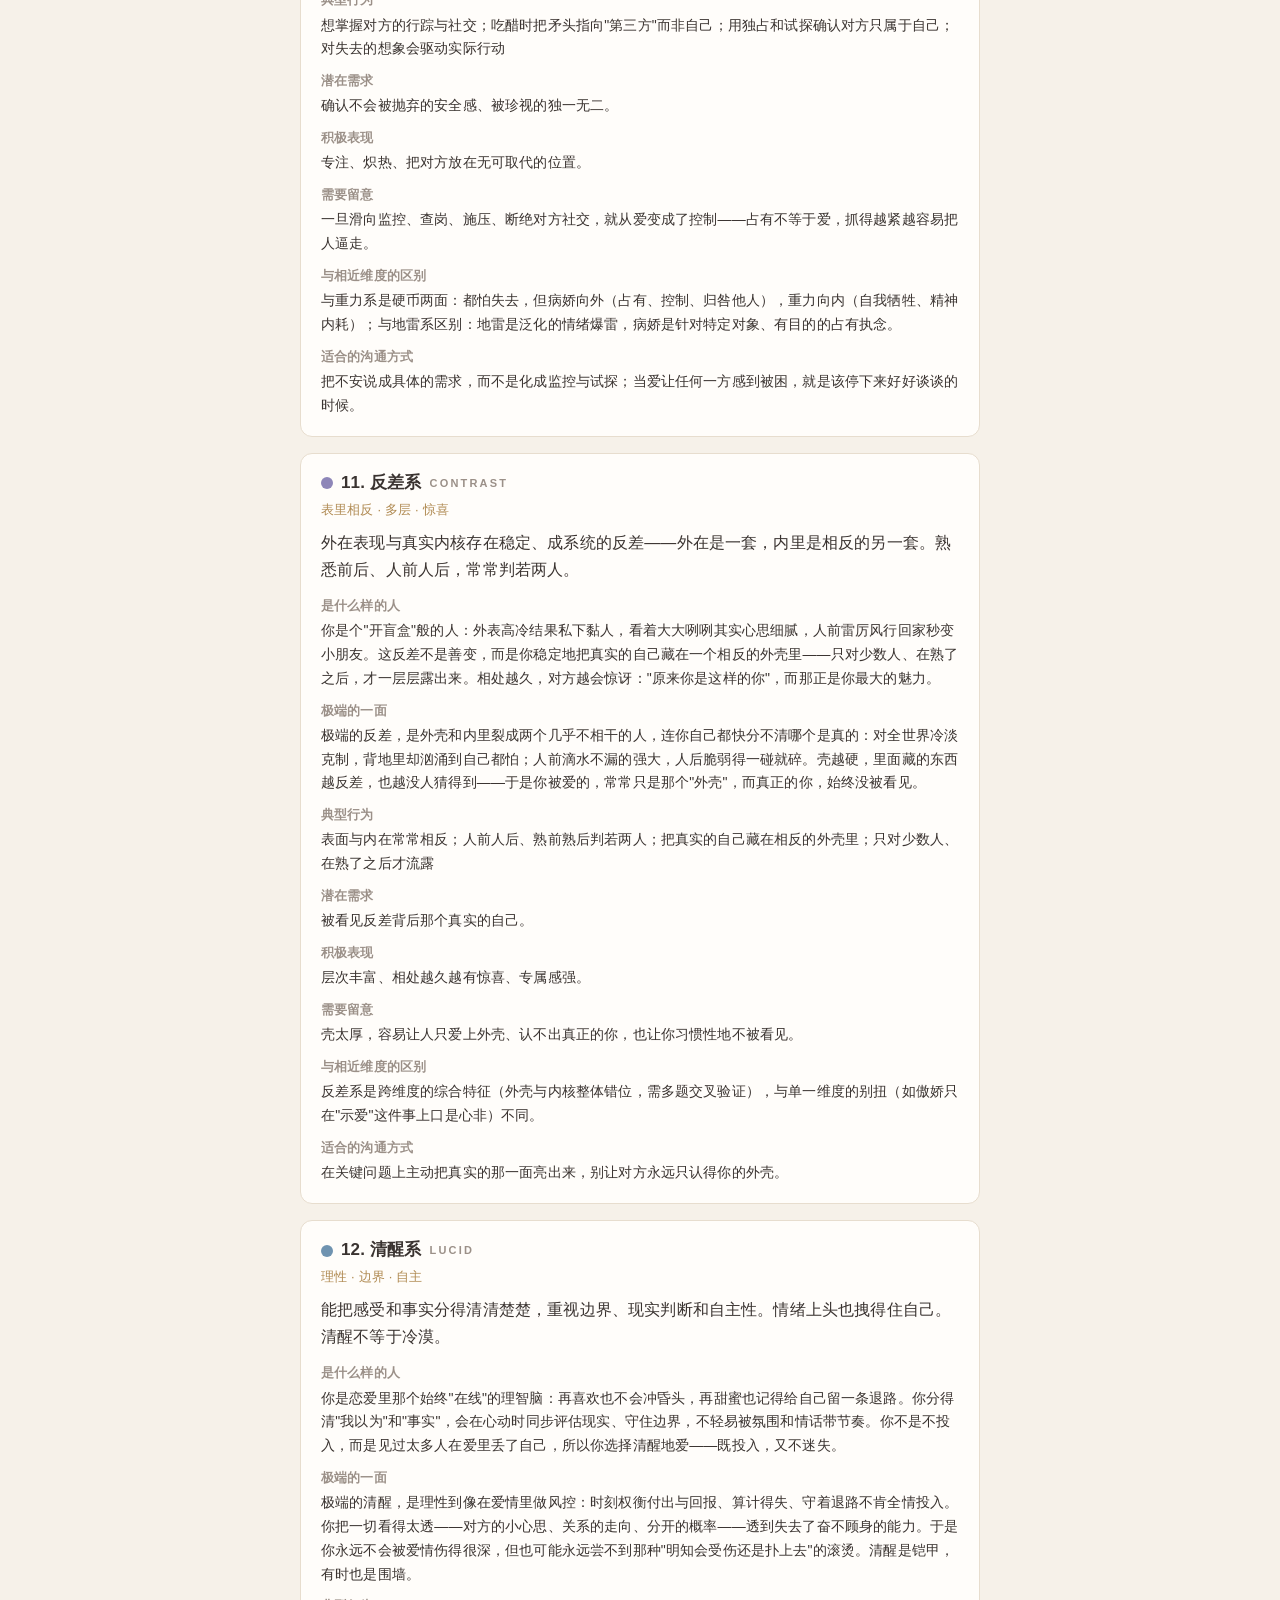
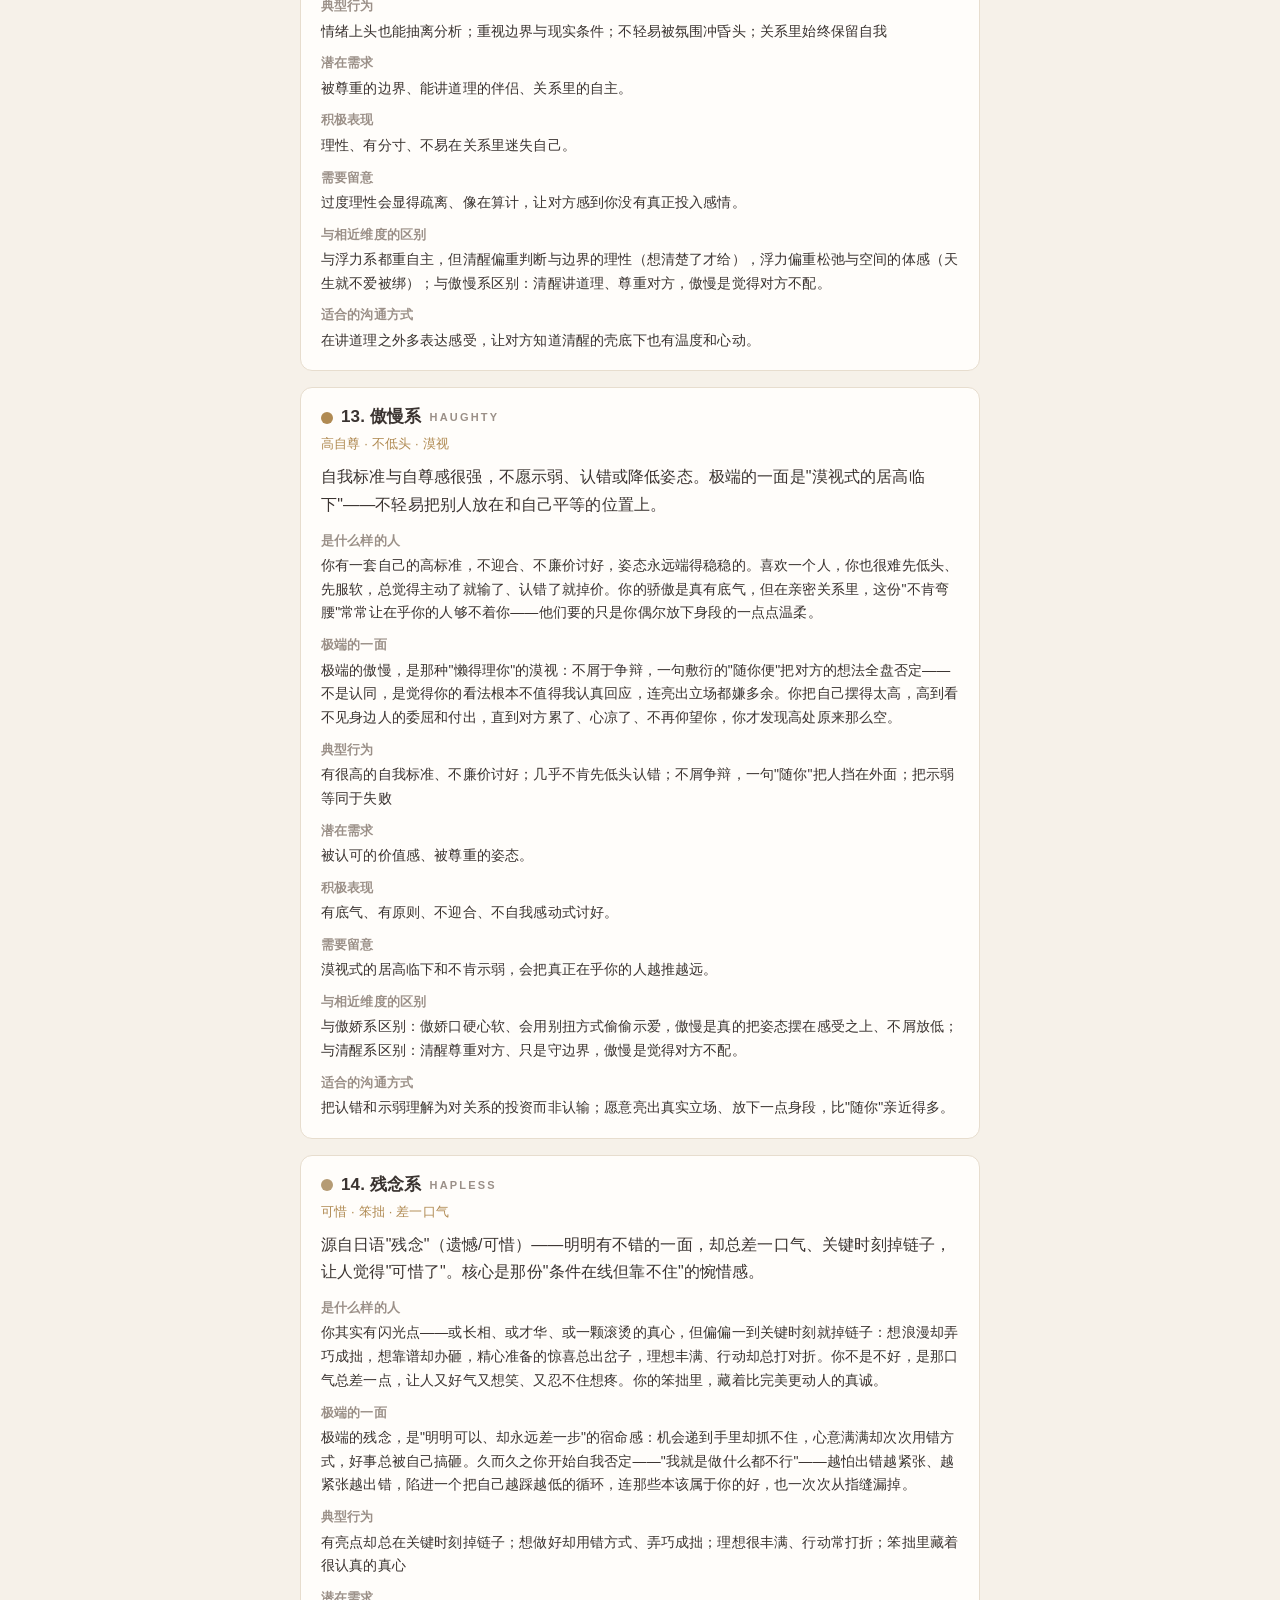
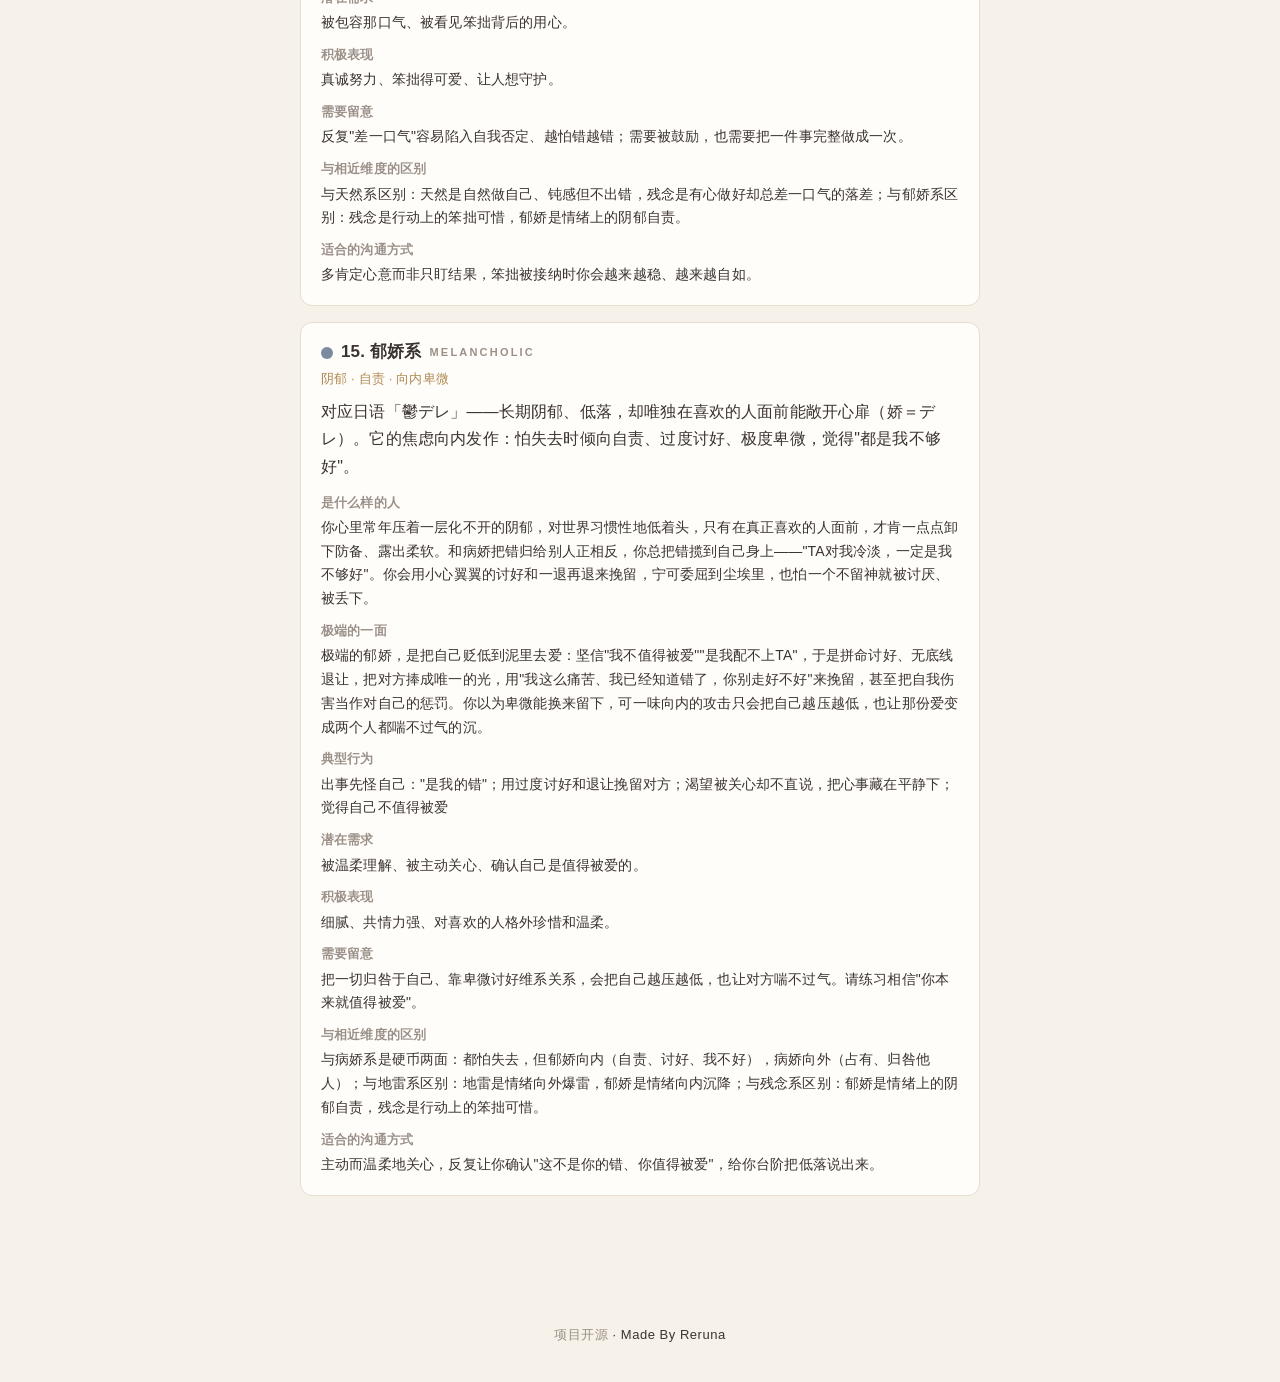
==== commit 40d8e552: "许可证署名改为 Cater_MaoZi；移除 README 在线链接；新增项目开源页" ====
--- a/codex.html
+++ b/codex.html
@@ -27,7 +27,7 @@
       <div class="codex-grid" id="dims-grid"></div>
     </section>
   </main>
-  <footer class="site-footer"><a href="author.html">Made By Reruna</a></footer>
+  <footer class="site-footer"><a href="opensource.html">项目开源</a> · <span>Made By Reruna</span></footer>
 
   <script type="module" src="js/pages/codex.js"></script>
 </body>
